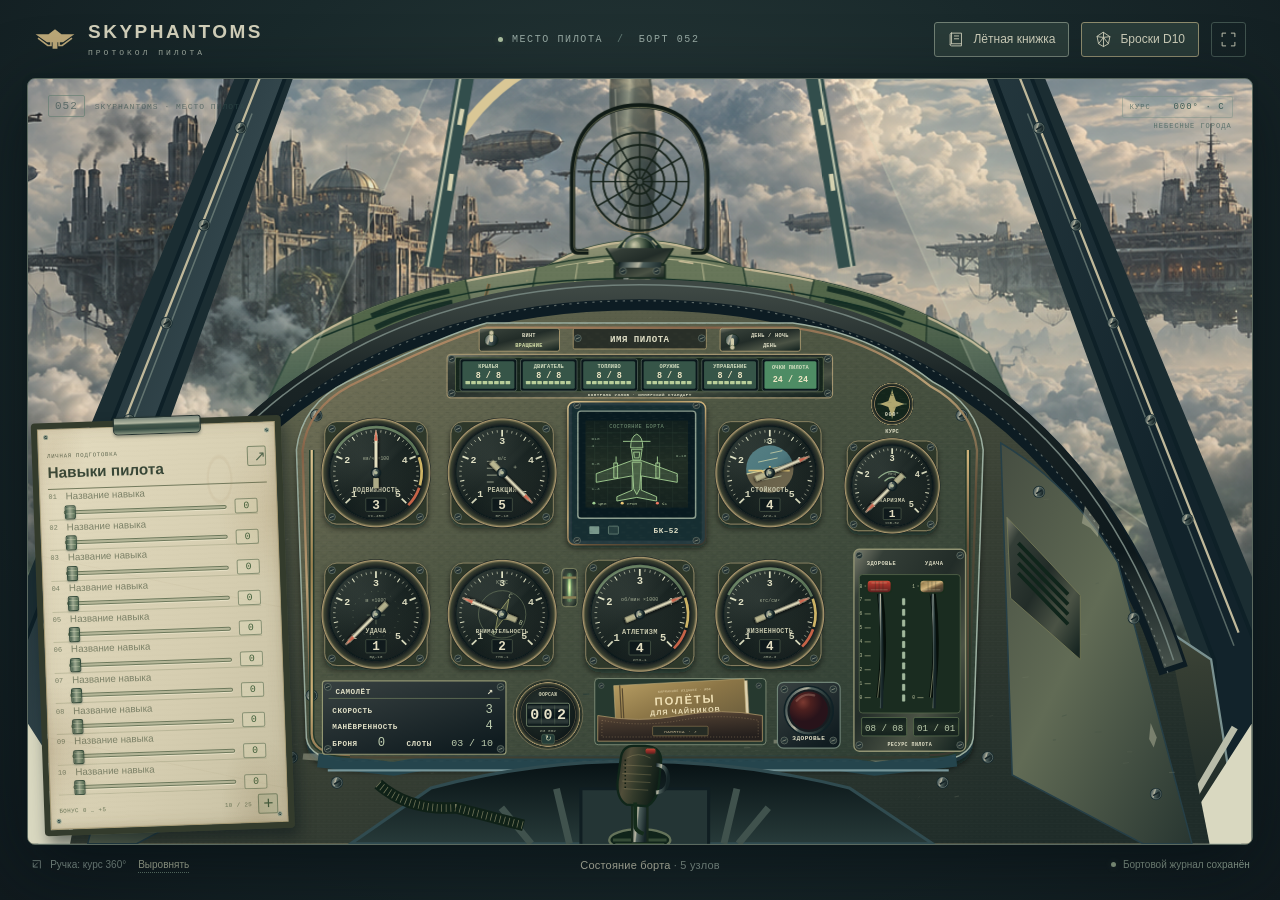
==== index.html @ 16cf795a "Initial commit" ====
<!doctype html>
<html lang="ru">
<head>
  <meta charset="utf-8">
  <meta name="viewport" content="width=device-width, initial-scale=1">
  <meta name="theme-color" content="#172223">
  <title>SKYPHANTOMS · Место пилота</title>
  <link rel="stylesheet" href="cockpit.css?v=20261031-refit1">
  <script src="cockpit.js?v=20261031-refit1" defer></script>
  <script src="dice.js" defer></script>
</head>
<body>
  <header class="toolbar">
    <a class="brand" href="index.html" aria-label="SKYPHANTOMS — место пилота">
      <svg viewBox="0 0 52 28" aria-hidden="true"><path d="M2 8h16l8-6 8 6h16L36 18h-7v8h-6v-8h-7Z" fill="currentColor"/><path d="m5 13 12 9h4v-5m26-4-12 9h-4v-5" fill="none" stroke="currentColor" stroke-width="2"/></svg>
      <span>SKYPHANTOMS<small>ПРОТОКОЛ ПИЛОТА</small></span>
    </a>
    <div class="toolbar-center"><span class="live-dot"></span> МЕСТО ПИЛОТА <span class="toolbar-divider">/</span> БОРТ 052</div>
    <div class="toolbar-actions">
      <button class="book-button" id="book-button" type="button" aria-haspopup="dialog"><svg viewBox="0 0 24 24" aria-hidden="true"><path d="M5 3h14v18H5a2 2 0 0 1-2-2V5a2 2 0 0 1 2-2Zm0 0v15m-2 1a2 2 0 0 1 2-1h14M9 7h6m-6 4h6"/></svg><span>Лётная книжка</span></button>
      <button class="book-button dice-open-button" id="dice-button" type="button" aria-label="Открыть броски D10" aria-haspopup="dialog"><svg viewBox="0 0 24 24" aria-hidden="true"><path d="m12 2 9 6-2 10-7 4-7-4L3 8Zm0 0v7m-9-1 9 1 9-1M5 18l7-9 7 9m-7-9v13"/></svg><span>Броски D10</span></button>
      <button class="icon-button fullscreen-button" id="fullscreen-button" type="button" aria-label="На весь экран" title="На весь экран"><svg viewBox="0 0 24 24" aria-hidden="true"><path d="M8 3H3v5m13-5h5v5M3 16v5h5m13-5v5h-5"/></svg></button>
    </div>
  </header>

  <main class="workspace">
    <div class="cockpit-column">
    <div class="scene-frame">
      <svg id="cockpit" viewBox="0 0 1600 1000" role="group" aria-label="Кабина SKYPHANTOMS. Восемь приборов управляют характеристиками персонажа. Ручка управления меняет вид за стеклом.">
        <defs>
          <linearGradient id="sky" gradientUnits="userSpaceOnUse" x1="0" y1="-260" x2="0" y2="370"><stop stop-color="#304651"/><stop offset=".4" stop-color="#8096a0"/><stop offset=".73" stop-color="#c3c4b3"/><stop offset="1" stop-color="#c9bc91"/></linearGradient>
          <linearGradient id="abyss" x2="0" y2="1"><stop stop-color="#b8baa2"/><stop offset=".3" stop-color="#929d88"/><stop offset=".65" stop-color="#64796c"/><stop offset="1" stop-color="#354d4b"/></linearGradient>
          <radialGradient id="sun-corona"><stop stop-color="#fff8db" stop-opacity=".95"/><stop offset=".09" stop-color="#fff2c8" stop-opacity=".65"/><stop offset=".3" stop-color="#f4dba2" stop-opacity=".22"/><stop offset="1" stop-color="#efd5a5" stop-opacity="0"/></radialGradient>
          <radialGradient id="sun-wash"><stop stop-color="#fff4ce" stop-opacity=".65"/><stop offset=".3" stop-color="#ffe6ad" stop-opacity=".23"/><stop offset="1" stop-color="#ffe6ad" stop-opacity="0"/></radialGradient>
          <linearGradient id="cloud-volume-light" x1=".15" y1="0" x2=".55" y2="1"><stop stop-color="#faf1db"/><stop offset=".38" stop-color="#e1dfcf"/><stop offset=".68" stop-color="#a8b5b2"/><stop offset="1" stop-color="#71878c" stop-opacity=".15"/></linearGradient>
          <linearGradient id="floating-rock" x1="0" y1="0" x2=".8" y2="1"><stop stop-color="#858676"/><stop offset=".25" stop-color="#606c64"/><stop offset=".65" stop-color="#394d4a"/><stop offset="1" stop-color="#8c9e8c" stop-opacity=".08"/></linearGradient>
          <linearGradient id="city-metal" x1="0" y1="0" x2="1" y2=".8"><stop stop-color="#c2bca3"/><stop offset=".35" stop-color="#7a8073"/><stop offset=".7" stop-color="#4c615b"/><stop offset="1" stop-color="#354a48"/></linearGradient>
          <linearGradient id="zeppelin-skin" x2=".15" y2="1"><stop stop-color="#dad0b5"/><stop offset=".25" stop-color="#b4b49f"/><stop offset=".5" stop-color="#7e9089"/><stop offset=".78" stop-color="#536d6b"/><stop offset="1" stop-color="#344e50"/></linearGradient>
          <linearGradient id="brass" x2=".8" y2="1"><stop stop-color="#ddc591"/><stop offset=".23" stop-color="#9a8151"/><stop offset=".5" stop-color="#d0b37b"/><stop offset=".68" stop-color="#685339"/><stop offset="1" stop-color="#3a3930"/></linearGradient>
          <linearGradient id="leather" x2=".3" y2="1"><stop stop-color="#68513c"/><stop offset=".4" stop-color="#44372c"/><stop offset="1" stop-color="#241f1d"/></linearGradient>
          <linearGradient id="manual-cover" x2=".9" y2="1"><stop stop-color="#b49b61"/><stop offset=".45" stop-color="#8c7647"/><stop offset="1" stop-color="#665a3b"/></linearGradient>
          <filter id="cloud-volume" x="-.18" y="-.5" width="1.36" height="2"><feTurbulence type="fractalNoise" baseFrequency=".012 .025" numOctaves="3" seed="37" result="cloud-noise"/><feDisplacementMap in="SourceGraphic" in2="cloud-noise" scale="29" xChannelSelector="R" yChannelSelector="B"/><feGaussianBlur stdDeviation="2.1"/></filter>
          <filter id="mist-soft" x="-.15" y="-.8" width="1.3" height="2.6"><feGaussianBlur stdDeviation="13"/></filter>
          <filter id="lum-glow" x="-1" y="-1" width="3" height="3"><feGaussianBlur stdDeviation="3" result="lum-bloom"/><feMerge><feMergeNode in="lum-bloom"/><feMergeNode in="SourceGraphic"/></feMerge></filter>
          <g id="cloud-bank">
            <path d="M-370 65C-332 31-315 48-284 19-263-9-234 8-219-10-202-39-175-14-159-48-137-84-111-54-97-72-64-120-12-88 3-54 37-82 66-61 88-29 111-50 143-29 154-7 204-31 240 7 250 23 290 10 313 44 364 54L383 83Q205 127 3 101T-370 65Z" fill="url(#cloud-volume-light)"/>
            <path d="M-330 69q78-38 130-19 45-18 92-2 66-30 126-7 46-24 94 6 64-19 121 14l100 12Q133 114-29 91T-330 69Z" fill="#68818a" opacity=".19"/>
            <path d="M-233 22q41-55 75-43 23-60 70-39 36-52 74 11-51-29-72 8-38-11-57 36-40-10-90 27Zm259-36q30-23 53 12 41-15 68 19-49-20-71-9-21-26-50-22Z" fill="#fff6df" opacity=".42"/>
          </g>
          <g id="sky-spire">
            <path d="M-190 16-160-9-137-4-112-39-83-18-55-106-31-83-8-169 17-138 29-65 48-77 78-25 101-38 124-5 160 1 194 24 139 48 96 78 65 138 37 102 12 193-13 145-39 171-67 105-89 117-110 66-150 48Z" fill="url(#floating-rock)" filter="url(#terrain-grain)"/>
            <path d="m-55-106 3 99-37 43 32 6 26-68 23-143-4 156 21 65L17-138 29-65l20 43-22 92 31-48-8 55-38 116-25-96-16 48 6-89-28 45-13-63-22 19 8-56-28-36Z" fill="#273e3d" opacity=".58"/>
            <path d="m-112-39 18 37 39-104-27 93 27-10 24-60-10 80 27-22 6-144 25 31-25-13-8 141-36 27-44 1-37 17-36-15-22 19Z" fill="#c1bb9e" opacity=".35"/>
            <g class="lum-veins" stroke="#a8dfc5" fill="none" opacity=".7"><path d="m-28 22 10 16-9 23 9 18-3 25m48-78-9 18 5 12-10 24m-82-51 11 7-4 19" stroke-width="1.4"/><path d="m-21 44-7 4m47-3 10-5" stroke-width="3"/></g>
            <path d="M-186 32q105 25 193 7t177-8" fill="none" stroke="#c9d1be" stroke-width="12" opacity=".16" filter="url(#mist-soft)"/>
          </g>
          <g id="floating-city" stroke-linejoin="round">
            <use href="#sky-spire" transform="translate(0 42) scale(1.22 .74)"/>
            <path d="m-205 15 45-19 305-4 66 22-34 20-338 4Z" fill="#485c56" stroke="#b2b4a0" stroke-width="1.5"/>
            <path d="m-177 7 30-18 43 4v-35h30v-26h21v41h24v-79h27v-26h17v-22h10v22h16v31h23v59h26v-43h20v-29h14v-12h8v12h13v35h24v67l47 16Z" fill="url(#city-metal)" stroke="#4b5c55"/>
            <path d="m-19-105 9-38 8 38M97-61l11-28 9 28M-74-28l14-25 16 25M-146-9v-21h16v22" fill="#6b7970" stroke="#bbb59b" stroke-width=".8"/>
            <path d="M-179 17h359M-164 24h325M-29-17h76M-24-87h51M-6-103v84M9-105v85M93-38h37" fill="none" stroke="#c7bca0" stroke-width="1.2" opacity=".65"/>
            <g stroke="#283d3c" stroke-width="2" opacity=".8"><path d="M-98-18v18m8-18v18m25-33v32m8-32v32m39-75v61m12-61v61m12-61v61m12-61v61m30-26v24m10-24v24m49-43v42m10-42v42m10-42v42m22-20v20m10-20v20"/></g>
            <path d="m-194 28 10 34m13-35v22m19-20v36m287-37 9 45m13-43 12 31m-286-23 8 63 12-53m232-10-5 48-12-38" stroke="#465c57" fill="none" stroke-width="2"/>
            <path d="m-165 33 4 16h23V33m232-4v21h34V29" fill="none" stroke="#8bb9a9" stroke-width="3"/>
            <g class="city-lights" fill="#eed5a1"><path d="M-23-52h3v4h-3Zm14 0h3v4h-3Zm14 0h3v4H5Zm14 0h3v4h-3ZM98-21h3v4h-3Zm11 0h3v4h-3Z"/><circle cx="-156" cy="20" r="1.6"/><circle cx="150" cy="17" r="1.6"/></g>
            <path d="M-128-25v-43m-4 10h13l-13 9m252 40v-37m0 5h20l-20 10" stroke="#576959" stroke-width="1.2" fill="#957d52"/>
          </g>
          <g id="zeppelin-shape">
            <path d="m145-8 48-40-9 43 20 27-56-4m-4 12 34 26-5-29" fill="#5c736f" stroke="#354c4c" stroke-width="1.5"/>
            <path d="M-191 0C-173-45-79-65 35-56 105-51 156-27 176-3 159 28 106 49 26 52-90 58-173 35-191 0Z" fill="url(#zeppelin-skin)" stroke="#75877a" stroke-width="1.1"/>
            <path d="M-189 0q173-55 365-3M-178 18q172-26 340-7M-158-27q147-14 291 6M-162 34q139 4 289-8" fill="none" stroke="#d3ccaf" stroke-width="1" opacity=".45"/>
            <path d="M-137-32q-21 30 0 66M-82-50q-28 53 0 96M-19-57q-26 54 0 108M48-54q-14 51 0 105M110-35q-7 32 0 69" fill="none" stroke="#344f50" stroke-width="1.1" opacity=".5"/>
            <path d="m-63 48 9 23h68l22-23m-71 6 7 12M4 52l-4 14" fill="none" stroke="#364c4b" stroke-width="1.7"/>
            <path d="m-69 69 11 16h78l20-16Z" fill="#53665d" stroke="#334c48"/><path d="M-48 72h47m7 0h12" stroke="#d7d6bc" stroke-width="3"/>
            <path d="m-120 37-5 17m237-20 3 15" stroke="#2f4948" stroke-width="3"/><ellipse cx="-125" cy="54" rx="12" ry="4" fill="#304844"/><ellipse cx="115" cy="49" rx="11" ry="4" fill="#304844"/>
            <path d="m-7-16 16-7 17 7-10 11v12H3V-5Z" fill="#c1b58c" opacity=".7"/>
          </g>
          <g id="carrier-shape">
            <path d="m-234-3 44-34 311-10 101 25-24 33-344 26Z" fill="url(#city-metal)" stroke="#51645d" stroke-width="2"/>
            <path d="m-206-4 44-21 291-8 65 15-23 11-319 21Z" fill="#344b49" stroke="#b5b59d"/>
            <path d="m-157-7 280-13m-280 18 280-13" stroke="#d4c9a7" stroke-width="1" stroke-dasharray="12 11"/>
            <path d="m39-39 6-34 20-1v-19h17v19h20l8 36M72-93v-26m-12 14h25m-12-13 22 9" fill="#68786d" stroke="#394e49" stroke-width="1.5"/>
            <path d="M49-63h49m-48 8h51" stroke="#bdc5b2" stroke-width="3"/>
            <path d="m-185 26 41 34 95 12 95-6 125-54-52 73-83 24-124-9-73-40Z" fill="#3c5452" stroke="#778b7e" stroke-width="1.5"/>
            <path d="m-151 47 31 28 164 14 83-34m-238-12 4 28m33-27 3 31m34-33v34m35-38-2 35m35-43-4 38m34-50-6 39" stroke="#a1ad96" stroke-width="1" fill="none" opacity=".45"/>
            <g fill="#8ac9b4" class="lum-veins"><ellipse cx="-131" cy="72" rx="25" ry="5"/><ellipse cx="99" cy="69" rx="25" ry="5"/><ellipse cx="-19" cy="103" rx="30" ry="4"/></g>
            <path d="m-152 16 3 28m25-30 3 31m29-34 2 29m30-32 2 28m30-31 1 25m31-29v23m31-28v22m32-27-1 21m32-26-1 20" stroke="#293f3e" stroke-width="2"/>
          </g>
          <g id="dragon-shape" fill="#4a5e60"><path d="m-2 0-25-34-19 5-42-24 24 45 23-5 34 23 5 17 10-14 32-18 25 9 31-44-45 17-14-6-25 27 4-17 12-8 8 1-4-8-13-3-12 11Z"/><path d="m-2 18-3 18-16 17 20-10 11-23" fill="none" stroke="#4a5e60" stroke-width="4"/></g>
          <linearGradient id="panorama-seam"><stop stop-color="white" stop-opacity="0"/><stop offset=".125" stop-color="white"/><stop offset="1" stop-color="white"/></linearGradient>
          <mask id="panorama-feather" maskContentUnits="objectBoundingBox"><rect width="1" height="1" fill="url(#panorama-seam)"/></mask>
          <linearGradient id="sea" gradientUnits="userSpaceOnUse" x1="0" y1="175" x2="0" y2="1200"><stop stop-color="#879f9f"/><stop offset=".2" stop-color="#547980"/><stop offset=".6" stop-color="#2c525f"/><stop offset="1" stop-color="#203c4c"/></linearGradient>
          <linearGradient id="horizon-haze" x2="0" y2="1"><stop stop-color="#d2cfb9" stop-opacity=".42"/><stop offset=".35" stop-color="#adbdb6" stop-opacity=".14"/><stop offset="1" stop-color="#adbdb6" stop-opacity="0"/></linearGradient>
          <linearGradient id="cloud-light" x2=".2" y2="1"><stop stop-color="#eee8d6" stop-opacity=".8"/><stop offset=".45" stop-color="#d7dcce" stop-opacity=".7"/><stop offset="1" stop-color="#8fa5aa" stop-opacity=".08"/></linearGradient>
          <linearGradient id="island-rock" x2=".45" y2="1"><stop stop-color="#7f8270"/><stop offset=".45" stop-color="#4c5d50"/><stop offset="1" stop-color="#2f4641"/></linearGradient>
          <linearGradient id="aircraft-wing" x2=".2" y2="1"><stop stop-color="#a3a18a"/><stop offset=".25" stop-color="#858976"/><stop offset=".78" stop-color="#606b5c"/><stop offset="1" stop-color="#3d4b44"/></linearGradient>
          <linearGradient id="aircraft-fuselage" x2=".1" y2="1"><stop stop-color="#c2bf9f"/><stop offset=".28" stop-color="#929984"/><stop offset=".68" stop-color="#596b60"/><stop offset="1" stop-color="#2d4240"/></linearGradient>
          <radialGradient id="aircraft-cowling" cx=".3" cy=".25"><stop stop-color="#98a292"/><stop offset=".5" stop-color="#4b5a55"/><stop offset=".8" stop-color="#202f30"/><stop offset="1" stop-color="#778074"/></radialGradient>
          <filter id="cloud-softness" x="-.2" y="-.6" width="1.4" height="2.2"><feGaussianBlur stdDeviation="3"/></filter>
          <filter id="terrain-grain" x="0" y="0" width="1" height="1" color-interpolation-filters="sRGB"><feTurbulence type="fractalNoise" baseFrequency=".09 .18" numOctaves="3" seed="18" result="grain"/><feColorMatrix in="grain" type="saturate" values="0"/><feComponentTransfer><feFuncA type="linear" slope=".18"/></feComponentTransfer><feComposite in2="SourceGraphic" operator="in"/><feBlend in="SourceGraphic" mode="soft-light"/></filter>
          <linearGradient id="blue-metal" x1="0" y1="0" x2=".8" y2="1"><stop stop-color="#807b60"/><stop offset=".22" stop-color="#5d614b"/><stop offset=".65" stop-color="#363e33"/><stop offset="1" stop-color="#1f2c29"/></linearGradient>
          <linearGradient id="instrument-panel" x1="0" y1="0" x2="1" y2="1"><stop stop-color="#77745a"/><stop offset=".4" stop-color="#4d5542"/><stop offset="1" stop-color="#293a31"/></linearGradient>
          <linearGradient id="gunmetal" x2=".9" y2="1"><stop stop-color="#7e8070"/><stop offset=".14" stop-color="#343e37"/><stop offset=".48" stop-color="#222c28"/><stop offset=".75" stop-color="#4b5345"/><stop offset="1" stop-color="#182622"/></linearGradient>
          <linearGradient id="copper" x2=".5" y2="1"><stop stop-color="#cda67a"/><stop offset=".24" stop-color="#846248"/><stop offset=".48" stop-color="#baa075"/><stop offset=".7" stop-color="#60503a"/><stop offset="1" stop-color="#343b30"/></linearGradient>
          <radialGradient id="lum-tube"><stop stop-color="#f0f4bc"/><stop offset=".4" stop-color="#b9db93"/><stop offset="1" stop-color="#557a56"/></radialGradient>
          <pattern id="panel-hammering" width="17" height="13" patternUnits="userSpaceOnUse"><path d="M1 2h7m3 6h5M0 12h4" stroke="#d4c69e" stroke-width=".4" opacity=".1"/><path d="M9 1h5M2 7h5m4 5h5" stroke="#121e1a" stroke-width=".8" opacity=".17"/></pattern>
          <linearGradient id="panel-edge" x2="0" y2="1"><stop stop-color="#a2b2a4"/><stop offset=".07" stop-color="#36565e"/><stop offset=".9" stop-color="#2a454c"/><stop offset="1" stop-color="#182d34"/></linearGradient>
          <linearGradient id="side-panel" x2="1" y2="1"><stop stop-color="#454d41"/><stop offset=".45" stop-color="#616b55"/><stop offset="1" stop-color="#283631"/></linearGradient>
          <linearGradient id="steel" x2="1" y2=".3"><stop stop-color="#132123"/><stop offset=".2" stop-color="#5e6c68"/><stop offset=".43" stop-color="#b5b4a0"/><stop offset=".52" stop-color="#4e5f5c"/><stop offset="1" stop-color="#152426"/></linearGradient>
          <linearGradient id="canopy-metal" x2="1" y2=".2"><stop stop-color="#112125"/><stop offset=".2" stop-color="#31444a"/><stop offset=".43" stop-color="#6d7b76"/><stop offset=".5" stop-color="#b3af94"/><stop offset=".57" stop-color="#31464b"/><stop offset="1" stop-color="#12232b"/></linearGradient>
          <linearGradient id="glass-left" x2="1" y2=".5"><stop stop-color="#e7f7e9" stop-opacity=".38"/><stop offset=".45" stop-color="#c0ddd6" stop-opacity=".07"/><stop offset="1" stop-color="#3e6769" stop-opacity=".16"/></linearGradient>
          <linearGradient id="glass-right" x2="1" y2="1"><stop stop-color="#f1edcc" stop-opacity=".22"/><stop offset="1" stop-color="#9bbfc2" stop-opacity=".05"/></linearGradient>
          <linearGradient id="rubber" x2="0" y2="1"><stop stop-color="#3e4844"/><stop offset=".24" stop-color="#1a2425"/><stop offset=".7" stop-color="#0e191c"/><stop offset="1" stop-color="#46514b"/></linearGradient>
          <radialGradient id="bezel"><stop offset=".78" stop-color="#182426"/><stop offset=".82" stop-color="#5c665e"/><stop offset=".86" stop-color="#171f20"/><stop offset=".94" stop-color="#283435"/><stop offset=".98" stop-color="#72796b"/><stop offset="1" stop-color="#10191b"/></radialGradient>
          <radialGradient id="dial-face" cx=".4" cy=".35" r=".7"><stop stop-color="#27312e"/><stop offset=".7" stop-color="#17211f"/><stop offset="1" stop-color="#0f1819"/></radialGradient>
          <linearGradient id="dial-glass" x1="0" y1="0" x2="1" y2="1"><stop stop-color="#e6f3d9" stop-opacity=".12"/><stop offset=".45" stop-color="#d9eed9" stop-opacity=".015"/><stop offset=".52" stop-color="#0d1b1e" stop-opacity=".08"/><stop offset="1" stop-color="#e5ddbd" stop-opacity=".04"/></linearGradient>
          <linearGradient id="nose" x2="0" y2="1"><stop stop-color="#b3b09a"/><stop offset=".5" stop-color="#818975"/><stop offset="1" stop-color="#4c6056"/></linearGradient>
          <linearGradient id="main-propeller-blade" x1="0" y1="0" x2="1" y2=".4"><stop stop-color="#121c19"/><stop offset=".45" stop-color="#2e342b"/><stop offset="1" stop-color="#79795e"/></linearGradient>
          <radialGradient id="propeller-disc"><stop offset=".2" stop-color="#afbaa4" stop-opacity="0"/><stop offset=".75" stop-color="#b2b9a1" stop-opacity=".015"/><stop offset=".93" stop-color="#d8dcc3" stop-opacity=".07"/><stop offset="1" stop-color="#bdc8b4" stop-opacity="0"/></radialGradient>
          <linearGradient id="red-handle" x2="0" y2="1"><stop stop-color="#dc5a43"/><stop offset=".3" stop-color="#aa352b"/><stop offset="1" stop-color="#591e1d"/></linearGradient>
          <radialGradient id="knob" cx=".35" cy=".3"><stop stop-color="#55615a"/><stop offset=".45" stop-color="#283532"/><stop offset=".8" stop-color="#101c1f"/><stop offset="1" stop-color="#080f14"/></radialGradient>
          <radialGradient id="pilot-lamp-off" cx=".35" cy=".28"><stop stop-color="#7c3a31"/><stop offset=".4" stop-color="#4d201f"/><stop offset="1" stop-color="#28131a"/></radialGradient>
          <radialGradient id="pilot-lamp-on" cx=".35" cy=".3"><stop stop-color="#ffb88b"/><stop offset=".25" stop-color="#ff6e4f"/><stop offset=".65" stop-color="#e4382c"/><stop offset="1" stop-color="#8d201f"/></radialGradient>
          <linearGradient id="odometer-glass" x2="0" y2="1"><stop stop-color="#000c0f" stop-opacity=".7"/><stop offset=".25" stop-color="#dfecd0" stop-opacity=".05"/><stop offset=".65" stop-color="#dfecd0" stop-opacity="0"/><stop offset="1" stop-color="#000c0f" stop-opacity=".7"/></linearGradient>
          <clipPath id="afterburner-hundreds-clip"><rect x="-36" y="-16" width="22" height="34" rx="1"/></clipPath>
          <clipPath id="afterburner-tens-clip"><rect x="-11" y="-16" width="22" height="34" rx="1"/></clipPath>
          <clipPath id="afterburner-units-clip"><rect x="14" y="-16" width="22" height="34" rx="1"/></clipPath>
          <linearGradient id="radio-face" x2=".7" y2="1"><stop stop-color="#384141"/><stop offset="1" stop-color="#101c20"/></linearGradient>
          <linearGradient id="lcd" x2="0" y2="1"><stop stop-color="#111f1d"/><stop offset=".5" stop-color="#202d24"/><stop offset="1" stop-color="#14211e"/></linearGradient>
          <linearGradient id="well" x2="0" y2="1"><stop stop-color="#071114"/><stop offset="1" stop-color="#273a39"/></linearGradient>
          <pattern id="metal-grain" width="7" height="7" patternUnits="userSpaceOnUse"><path d="M0 .5H7M0 4H3" stroke="#e4e3c6" stroke-width=".5" opacity=".045"/><circle cx="5" cy="5" r=".6" fill="#08191e" opacity=".11"/></pattern>
          <pattern id="grip" width="7" height="8" patternUnits="userSpaceOnUse"><path d="M0 1h7M0 5h7" stroke="#67716a" stroke-opacity=".23" stroke-width="1"/></pattern>
          <pattern id="sea-ripples" width="170" height="49" patternUnits="userSpaceOnUse"><path d="m8 12 14-1m80 19 23-2m-72 17 8-1m72-35 16 1m-118 12 5-1m36 13 11-1" stroke="#c2d6cf" stroke-width=".7" fill="none" opacity=".12"/></pattern>
          <filter id="shadow" x="-.3" y="-.3" width="1.6" height="1.6"><feDropShadow dx="0" dy="5" stdDeviation="4" flood-color="#061216" flood-opacity=".6"/></filter>
          <filter id="needle-shadow" x="-.6" y="-.6" width="2.2" height="2.2"><feDropShadow dx="1.5" dy="2" stdDeviation="1.3" flood-opacity=".8"/></filter>
          <filter id="phosphor-glow" x="-.4" y="-.6" width="1.8" height="2.2" color-interpolation-filters="sRGB"><feGaussianBlur stdDeviation="1.3" result="glow"/><feMerge><feMergeNode in="glow"/><feMergeNode in="SourceGraphic"/></feMerge></filter>
          <filter id="propeller-blur" x="-.08" y="-.08" width="1.16" height="1.16"><feGaussianBlur stdDeviation="1.4"/></filter>
          <g id="main-propeller-blade-shape"><path d="M-10-18C-20-70-37-132-39-192-41-239-31-279-16-285-4-291 9-267 14-231 24-157 25-76 10-18Z" fill="url(#propeller-metal)" stroke="#293a2e" stroke-width="1"/><g clip-path="url(#blade-surface-clip)"><path d="M-42-264q18-9 48-2l7 18q-30-4-53 7Z" fill="#cbb887"/><path d="M-36-268q14-9 38-7" stroke="#e3d0a0" fill="none" stroke-width="2"/><path d="M-33-231q12-37 19-46m-18 62q2 101 22 172" stroke="#b1b294" stroke-width="1.6" fill="none" opacity=".7"/><path d="m-21-250 8-3m-5 8 9-1m-24 18 6-1m4 66 13-3m-12 79 8-1" stroke="#293a2d" stroke-width="1.1" opacity=".7"/></g><path d="M-7-18V-46h14v28" fill="#333f30" stroke="#9a9f81" stroke-width="1"/></g>
          <clipPath id="dashboard-clip"><path d="M100 773C212 435 466 282 800 282s588 153 700 491l45 227H55Z"/></clipPath>
          <g id="screw"><circle r="8" fill="#182b2f"/><circle r="6.5" fill="url(#steel)" stroke="#84918a" stroke-width=".7"/><path d="m-3.7 2.2 7.4-4.4" stroke="#172528" stroke-width="2"/></g>
          <g id="small-screw"><circle r="4.5" fill="#243334" stroke="#909a89" stroke-width=".6"/><path d="m-2.5 1 5-2" stroke="#b6b8a0" stroke-width=".8"/></g>
          <g id="toggle"><circle r="10" fill="url(#steel)" stroke="#172c30" stroke-width="3"/><rect x="-4" y="-5" width="8" height="27" rx="3" fill="url(#steel)" stroke="#172c30"/><circle cy="20" r="5.5" fill="#b1b3a2"/></g>
          <g id="rotary-knob"><circle r="22" fill="#0e1c20" stroke="#94a292" stroke-width="1.5"/><circle r="18" fill="url(#knob)" stroke="#122428" stroke-width="2"/><path d="M0-15v9" stroke="#d4d3b8" stroke-width="3"/></g>
          <g id="island-shape">
            <path d="m-199 24 20-15 44-4 37-16 32 5 41-25 45 10 21-9 39 15 49 1 30 18 34 7 16 20-24 13-41 2-20 10-47-3-46 8-51-12-48 8-43-12-45-3Z" fill="#6caaa2" opacity=".28"/>
            <path d="m-178 22 25-17 38 1 29-16 29 5 34-35 40-30 24 20 25-12 31 38 28-2 24 21 27 4 24 19-17 15-44 8-29-2-35 12-44-6-39 3-40-11-27 2-25-12Z" fill="url(#island-rock)" filter="url(#terrain-grain)"/>
            <path d="m-145 13 38-3 20-16 33 4 24-36 47-31-18 31-21 17-6 27-41 4-30 12Zm173-38 13-24 22 31 31 17-25-3-18-10Zm74 28 21-16 32 21-24-2-9 7Z" fill="#8e947d" opacity=".44"/>
            <path d="m-15-1 25-33 7-25 24 20-14 5-7 27 22 13 15-21 31 29 30-4 28 12-47 8-35-6-30 6-37-8-42 6-30-9Z" fill="#344c3e" opacity=".66"/>
            <path d="m-175 23 25 10 25-1 28 12 25-2 39 11 40-3 44 6 36-11 26 2 43-9 15-12" fill="none" stroke="#c4b99a" stroke-width="2.4" opacity=".73"/>
            <path d="m-188 29 28 12 27-1 27 13 35-2 38 11 41-4 43 7 36-11 30 1 44-9 20-15m-350 7 18-2m249 24 29-3" fill="none" stroke="#d0ddd0" stroke-width="1.2" opacity=".48"/>
            <path d="m-96 9 15 8m-9-4 9 10m35-38 10 12m3-8 12 14m49-18 8 16m6-7 10 16m13-9 19 7m18-8 12 8" fill="none" stroke="#233d37" stroke-width="1.3" opacity=".5"/>
          </g>
          <g id="biplane-shape" stroke="#2e3c39" stroke-width=".7" stroke-linejoin="round">
            <path d="m-99 5 16-10 32 3 11 7-22 9-30-1Z" fill="url(#aircraft-wing)"/>
            <path d="M-85 2-88-24q3-10 10-7l19 28Z" fill="url(#aircraft-fuselage)"/><path d="m-82-25 4 23" stroke="#c3bea0" opacity=".5"/>
            <path d="m-71 8 107-26q7-2 11 4L60 2q1 4-6 6L-55 32q-7 1-11-6Z" fill="url(#aircraft-wing)"/>
            <path d="m-61 13 16 15m5-20 16 15m5-20 16 15m5-20 16 15m5-20 15 15m6-20 15 15" fill="none" stroke="#d2ceb0" stroke-width=".7" opacity=".23"/>
            <path d="m18 12-2 28 36-32m-36 32 31-1 5-31" fill="none" stroke="#303e3c" stroke-width="2"/>
            <ellipse cx="16" cy="41" rx="5" ry="7" fill="#1d2b2c"/><ellipse cx="47" cy="36" rx="4" ry="6" fill="#263534"/><ellipse cx="15" cy="40" rx="2" ry="3" fill="#8a9180"/>
            <path d="M-88 1Q-45-6-7-12q37-9 65 0l12 9-8 17q-43 3-74-4L-88 8Z" fill="url(#aircraft-fuselage)"/>
            <path d="M-78 2q57-8 100-10l30 2" stroke="#d1c9aa" fill="none" opacity=".6"/>
            <path d="m-65-2 2 12m7-13 2 14m38-21 1 20m44-22 1 24" fill="none" stroke="#2a4240" opacity=".35"/>
            <ellipse cx="-6" cy="-9" rx="10" ry="4.5" fill="#172d30" stroke="#b7b397" stroke-width="1.5"/>
            <path d="M1-13q9-10 13 2" fill="#acccca" fill-opacity=".55" stroke="#8eaaa0"/>
            <path d="M-7-12q1-7 5-7 5 1 4 7" fill="#565b4a"/><path d="m-4-17 4 1" stroke="#c2b698" stroke-width="2"/>
            <path d="m-75-27 112-25q7-1 11 5l13 15q2 4-5 7L-60-1q-8 1-12-6Z" fill="url(#aircraft-wing)"/>
            <path d="m-72-24 14 19m7-24 14 19m7-24 14 19m7-24 14 19m7-24 14 19m7-24 14 19" fill="none" stroke="#d4cdb0" stroke-width=".7" opacity=".28"/>
            <path d="M-65-4 52-29" fill="none" stroke="#263e3c" opacity=".7"/>
            <path d="m-60-6 2 31m99-54 5 32m-105-9 21 27m-2-31-19 35m79-49 26 28m-3-33-22 34" fill="none" stroke="#283c3c" stroke-width="1.3"/>
            <path d="m-14-13 6-19m35 6L19-9" stroke="#394c46" stroke-width="1.4"/>
            <path d="m-48-31 14-3 3 5-14 3Z" fill="#c2bca0" opacity=".64"/>
            <path d="m-47-30 10-2-3 8" fill="none" stroke="#34483f" stroke-width="1.1"/>
            <ellipse cx="61" cy="1" rx="12" ry="16" fill="url(#aircraft-cowling)"/><ellipse cx="64" cy="1" rx="8" ry="12" fill="#263937"/>
            <path d="m64-10 0 7m5-4-4 5m6 3-5-1m3 8-4-5m-2 8V4m-5 3 4-5m-6-4 5 1m-4-7 4 5" stroke="#9a9f89" stroke-width="1.2"/>
            <path d="m45 12 5 6m2-7 4 6" stroke="#283c39" stroke-width="2"/>
            <g class="propeller" transform="translate(77 1)"><ellipse rx="3.5" ry="31" fill="#b7c6bc" fill-opacity=".17" stroke="#bdc9bc" stroke-opacity=".22"/><path d="m0-27 1 54" stroke="#d2d1b7" stroke-opacity=".45" stroke-width="2"/><ellipse rx="3.5" ry="4" fill="#afb7a0"/></g>
          </g>

          <linearGradient id="propeller-metal" x1="0" y1="0" x2="1" y2=".3"><stop stop-color="#101814"/><stop offset=".25" stop-color="#424a3d"/><stop offset=".46" stop-color="#8d947a"/><stop offset=".58" stop-color="#414b3d"/><stop offset="1" stop-color="#111b16"/></linearGradient>
          <radialGradient id="spinner-cone" cx=".32" cy=".23"><stop stop-color="#c9c7aa"/><stop offset=".3" stop-color="#7e8a70"/><stop offset=".76" stop-color="#344738"/><stop offset="1" stop-color="#192b23"/></radialGradient>
          <linearGradient id="cowling-olive" x2=".2" y2="1"><stop stop-color="#9f9d7c"/><stop offset=".25" stop-color="#778266"/><stop offset=".64" stop-color="#4b604b"/><stop offset="1" stop-color="#283e35"/></linearGradient>
          <linearGradient id="stick-leather" x2="1" y2=".3"><stop stop-color="#171f19"/><stop offset=".3" stop-color="#514e39"/><stop offset=".55" stop-color="#343b2b"/><stop offset="1" stop-color="#101d17"/></linearGradient>
          <clipPath id="cowl-clip"><path d="M344 357Q450 274 677 245Q732 211 800 211Q868 211 923 245Q1150 274 1256 357L1312 474H288Z"/></clipPath>
          <clipPath id="blade-surface-clip"><path d="M-10-18C-20-70-37-132-39-192-41-239-31-279-16-285-4-291 9-267 14-231 24-157 25-76 10-18Z"/></clipPath>
          <clipPath id="instrument-face-clip"><path d="M351 485Q358 425 417 396Q550 332 600 319H1000Q1100 332 1183 396Q1242 425 1249 485L1236 862Q1232 891 1175 894H425Q368 891 364 862Z"/></clipPath>
        </defs>

        <g id="outside" aria-hidden="true">
          <g id="flight-world">
            <path fill="url(#sky)" d="M-1600-1200h4800v3200h-4800Z"/>
            <g id="high-clouds"></g>
            <path class="procedural-backdrop" d="M-1600 215q1200-35 2400 0t2400 0v1800h-4800Z" fill="url(#abyss)"/>
            <g id="distant-spires"></g>
            <g id="abyss-clouds"></g>
            <g id="sky-cities"></g>
            <g id="sky-fleet"></g>
            <g id="panorama-clouds"></g>
            <g id="passing-aircraft"></g>
            <g id="distant-dragons"></g>
            <g id="foreground-mist"></g>
            <g id="painted-panorama" aria-hidden="true">
              <g id="panorama-scroll"></g>
            </g>
          </g>
          <g id="storm-weather" opacity="0" pointer-events="none"><g id="storm-rain"></g><rect class="storm-flash" x="-400" y="-400" width="2400" height="1400" fill="#deebdf" opacity="0"/></g>
          
<g id="main-propeller" transform="translate(800 228)" aria-hidden="true">
  <circle class="propeller-disc" r="292" fill="url(#propeller-disc)"/>
  <circle class="propeller-rim" r="282" fill="none" stroke="#c8bea1" stroke-width="2" opacity=".14"/>
  <g class="main-propeller-trails" fill="none" stroke="#d9c796" stroke-linecap="round"><circle r="291" stroke="none"/><path d="M-245-140A282 282 0 0 1 20-281" stroke-width="13"/><path d="M249 133A282 282 0 0 1-18 282" stroke-width="9"/></g>
  <g class="main-propeller-rotor"><circle r="291" fill="none"/><use href="#main-propeller-blade-shape"/><use href="#main-propeller-blade-shape" transform="rotate(120)"/><use href="#main-propeller-blade-shape" transform="rotate(240)"/></g>
</g>
<g id="aircraft-nose" aria-hidden="true">
  <path d="M344 357Q450 274 677 245Q732 211 800 211Q868 211 923 245Q1150 274 1256 357L1312 474H288Z" fill="url(#cowling-olive)" stroke="#263f32" stroke-width="2"/>
  <g clip-path="url(#cowl-clip)">
    <path d="M344 357Q450 274 677 245Q732 211 800 211Q868 211 923 245Q1150 274 1256 357" fill="none" stroke="#c5b995" stroke-width="6"/>
    <path d="M665 246q135-32 270 0l35 186H630Z" fill="#677659" stroke="#263e2e" stroke-width="2"/>
    <path d="M690 246q110-24 220 0m-191-6-25 170m187-170 25 170" fill="none" stroke="#b3b38c" stroke-width="1.4"/>
    <path d="M424 303q53-29 147-45l25 111-167 53Z" fill="#526649" stroke="#263c2d" stroke-width="2"/>
    <path d="M1176 303q-53-29-147-45l-25 111 167 53Z" fill="#526649" stroke="#263c2d" stroke-width="2"/>
    <path d="M449 310q45-21 102-33m-97 48q44-21 101-33m-98 48q44-21 101-33m593-15q-45-21-102-33m97 48q-44-21-101-33m98 48q-44-21-101-33" stroke="#172f25" stroke-width="7" fill="none"/>
    <path d="M432 298q55-29 137-44m462 0q82 15 137 44M655 249l-29 171m319-171 29 171" stroke="#b09b70" stroke-width="1" stroke-dasharray="2 12" fill="none"/>
    <path d="M603 268l-29 104m423-104 29 104" stroke="#9c6c43" stroke-width="4"/><path d="M603 268l-29 104m423-104 29 104" stroke="#3b4c37" stroke-width="2"/>
    <path d="M377 340q194-82 423-79t423 79" stroke="#102d23" stroke-width="2" fill="none"/>
    <path d="M344 357Q450 274 677 245Q732 211 800 211Q868 211 923 245Q1150 274 1256 357L1312 474H288Z" fill="url(#metal-grain)"/>
    <path d="m451 294 18-4m93-29 15-2m491 0 13 4m73 25 21 7m-443-54 21-3m98 0 19 3" stroke="#d0c19b" stroke-width="2"/>
  </g>
  <path d="M780 228h40l12 36h-64Z" fill="url(#gunmetal)" stroke="#2b3e2e" stroke-width="2"/>
</g>
<g id="propeller-hub" transform="translate(800 228)" aria-hidden="true">
  <ellipse cy="6" rx="34" ry="29" fill="#1c3227" stroke="#999f7e" stroke-width="2"/>
  <circle r="26" fill="url(#steel)" stroke="#1b3024" stroke-width="2"/><circle r="21" fill="url(#spinner-cone)" stroke="#73836a"/><ellipse cx="-5" cy="-7" rx="6" ry="9" fill="#d2cfad" opacity=".25"/>
  <path d="m-22-8 3-7m35-2 6 6m0 24-7 6m-35-2-3-7" stroke="#b8b48e" stroke-width="2"/>
</g>

        <g id="windshield">
          <path d="M314 0 45 661l295-226L529 0Z" fill="url(#glass-left)" stroke="#d4dac0" stroke-opacity=".3" stroke-width="2"/>
          <path d="m1068 0 199 447 306 214L1285 0Z" fill="url(#glass-right)" stroke="#d4dac0" stroke-opacity=".3" stroke-width="2"/>
          <path d="M340 0 85 602M1260 0l247 602" stroke="#e8e4bf" stroke-width="3" opacity=".22"/>
          <path d="M573-10 529 246M1027-10l44 256" stroke="#324e4c" stroke-width="23"/>
          <path d="M567-10 523 246M1033-10l44 256" stroke="#b9c2aa" stroke-width="3"/>
          <path d="m568 39-4 21m-10 64-3 22m485-107 4 21m10 64 3 22" stroke="#d6d3b0" stroke-width="6"/>
          </g>
          <g id="sun-glare" opacity="0" pointer-events="none">
            <circle id="sun-glare-halo" r="460" fill="url(#sun-wash)"/>
            <path id="sun-glare-streak" d="M-290 0H290M0-80V80" stroke="#fff0c0" stroke-width="1.5" opacity=".4"/>
            <g id="lens-reflections" fill="none" stroke-width="2"><circle data-flare=".38" r="33" stroke="#f5daa8" opacity=".32"/><circle data-flare=".72" r="15" fill="#d8dfb6" fill-opacity=".08" stroke="#b8d6ae" opacity=".4"/><path data-flare="1.12" d="m0-60 52 30v60L0 60-52 30v-60Z" fill="#e4c388" fill-opacity=".05" stroke="#e5c58e" opacity=".25"/><circle data-flare="1.5" r="88" stroke="#b0c3b0" opacity=".14"/></g>
          </g>
        </g>

        
<g id="iron-sight" transform="translate(800 134)" aria-label="Железный кольцевой прицел: четыре концентрических кольца и двенадцать спиц, по фотографии" role="img" pointer-events="none" data-center-x="800" data-center-y="134">
  <path d="M-67 92h-14q-7 0-7-9V-3C-88-61-58-99 0-99S88-61 88-3v86q0 9-7 9H67" fill="none" stroke="#101b16" stroke-width="7"/>
  <path d="M-67 91h-13q-6 0-6-8V-3c0-56 28-94 86-94s86 38 86 94v86q0 8-6 8H67" fill="none" stroke="#7e8062" stroke-width="1"/>
  <g class="sight-wire-grid" fill="none" stroke="#17231b" stroke-width="2.3"><circle class="sight-grid-ring" r="16"/><circle class="sight-grid-ring" r="32"/><circle class="sight-grid-ring" r="48"/><circle class="sight-grid-ring" r="64"/><path d="M0.00 -4.50L0.00 -64.00M2.25 -3.90L32.00 -55.43M3.90 -2.25L55.43 -32.00M4.50 -0.00L64.00 -0.00M3.90 2.25L55.43 32.00M2.25 3.90L32.00 55.43M0.00 4.50L0.00 64.00M-2.25 3.90L-32.00 55.43M-3.90 2.25L-55.43 32.00M-4.50 0.00L-64.00 0.00M-3.90 -2.25L-55.43 -32.00M-2.25 -3.90L-32.00 -55.43" stroke-width="1.7"/><circle class="iron-sight-ring" r="4.5" stroke-width="1.6"/></g>
  <path d="M-58 32A65 65 0 0 0 59 28M-28 55l4 7m-29-88 8 5m76-37-5 8" fill="none" stroke="#ae8b54" stroke-width=".9" opacity=".75"/>
  <path d="M-44 87-31 108h62l13-21M-33 109h66v17h-66Z" fill="url(#gunmetal)" stroke="#192b20" stroke-width="2.3"/>
  <path d="M-28 109h56m-46 17v28h36v-28" stroke="url(#steel)" stroke-width="7" fill="none"/><path d="M-29 151h58v10h-58Z" fill="url(#gunmetal)" stroke="#68745b"/>
  <use href="#small-screw" x="-22" y="117"/><use href="#small-screw" x="22" y="117"/>
</g>

        <g id="airframe" aria-hidden="true">
          <path d="M-32 1000V727L288-44h74L66 777l-2 223Zm1664 0V727L1312-44h-74l296 821 2 223Z" fill="#1b2d32"/>
          <path d="M-10 752 295-20h48L48 762l-1 238H-6Zm1620 0L1305-20h-48l295 782 1 238h53Z" fill="url(#canopy-metal)" stroke="#0e2027" stroke-width="5"/>
          <path d="M17 724 308-14m1275 738L1292-14" stroke="#c0b99b" stroke-width="3"/>
          <path d="m23 741 270-696m1284 696L1307 45" stroke="#84958b" stroke-width="2" opacity=".6"/>
          <path d="M53 759 15 1000h102l62-325Zm1494 0 38 241h-102l-62-325Z" fill="url(#blue-metal)" stroke="#7a9190" stroke-width="3"/>
          <path d="m0 843 101 157H0Zm1600 0-101 157h101Z" fill="#d9d8c0"/>
          <path d="m22 848 86 146m1470-146-86 146" stroke="#b9bca9" stroke-width="9"/>
          <g id="canopy-bolts"></g>
          <path d="M100 773C212 435 466 282 800 282s588 153 700 491l45 227H55Z" fill="url(#blue-metal)"/>
          <path d="M100 773C212 435 466 282 800 282s588 153 700 491l45 227H55Z" fill="url(#metal-grain)"/>
          <path d="M102 774C214 436 468 283 800 283s586 153 698 491" fill="none" stroke="#0d1c23" stroke-width="39"/>
          <path d="M102 766C214 428 468 275 800 275s586 153 698 491" fill="none" stroke="url(#rubber)" stroke-width="26"/>
          <path d="M102 760C214 422 468 269 800 269s586 153 698 491" fill="none" stroke="#71817b" stroke-width="2"/>
          <path d="M109 778C220 445 470 290 800 290s580 155 691 488" fill="none" stroke="#87938a" stroke-width="1.5" stroke-dasharray="3 7" opacity=".65"/>
          <path d="M175 632q58-99 153-156l-15 434-171 90H78Z" fill="url(#side-panel)" stroke="#263f47" stroke-width="2"/>
          <path d="M1425 632q-58-99-153-156l15 434 171 90h64Z" fill="url(#side-panel)" stroke="#263f47" stroke-width="2"/>
          <path d="M351 485Q358 425 417 396Q550 332 600 319H1000Q1100 332 1183 396Q1242 425 1249 485L1236 862Q1232 891 1175 894H425Q368 891 364 862Z" fill="url(#panel-edge)" transform="translate(0 6)" filter="url(#shadow)"/>
          <path d="M351 485Q358 425 417 396Q550 332 600 319H1000Q1100 332 1183 396Q1242 425 1249 485L1236 862Q1232 891 1175 894H425Q368 891 364 862Z" id="instrument-face" fill="url(#instrument-panel)" stroke="#9cafa0" stroke-width="2"/>
          <path d="M351 485Q358 425 417 396Q550 332 600 319H1000Q1100 332 1183 396Q1242 425 1249 485L1236 862Q1232 891 1175 894H425Q368 891 364 862Z" fill="url(#metal-grain)"/>
          <g id="paint-wear" clip-path="url(#dashboard-clip)"></g>
          <path d="m379 891 99 11 47-8h523l59 8 107-12" fill="none" stroke="#25454d" stroke-width="18"/>
          <path d="M392 904h812" stroke="#759599" stroke-width="3"/>
          <path d="M527 927q263-70 547 0l109 73H422Z" fill="url(#well)" stroke="#304b50" stroke-width="4"/>
          <path d="m619 953 39 47m310-47-39 47M691 928l17 72m219-72-17 72" stroke="#40524d" stroke-width="9"/>
          <path d="M723 1000v-72h167v72" fill="#243535" stroke="#101e22" stroke-width="4"/>
          <g id="panel-screws"></g>
        </g>

        
<g id="upper-console" data-panel="diagnostics" aria-hidden="true">
  <rect x="548" y="360" width="504" height="57" rx="5" fill="url(#gunmetal)" stroke="#a29470" stroke-width="1.5"/>
  <rect x="559" y="364" width="481" height="45" rx="2" fill="#15251c" stroke="#616d50"/>
  <use href="#small-screw" x="554" y="366"/><use href="#small-screw" x="1046" y="366"/><use href="#small-screw" x="554" y="411"/><use href="#small-screw" x="1046" y="411"/>
  <text x="800" y="414" text-anchor="middle" class="stencil" font-size="5.5">КОНТРОЛЬ УЗЛОВ · ИМПЕРСКИЙ СТАНДАРТ</text>
</g>
<g id="course-instrument" transform="translate(1130 425)" data-panel="course" aria-hidden="true">
  <circle r="28" fill="url(#bezel)"/><circle r="22" fill="#13251b"/>
  <g id="course-card"><path d="M0-19V19M-19 0H19" stroke="#7f9271" stroke-width=".8"/><path d="M0-18 5-4 16 0 5 4 0 18-5 4-16 0-5-4Z" fill="#b0a76f"/><text y="-11" text-anchor="middle" fill="#182c1d" font-size="5">С</text></g>
  <text id="course-readout" y="16" text-anchor="middle" class="stencil course-readout" font-size="7">000°</text><text y="38" text-anchor="middle" class="stencil micro">КУРС</text>
</g>

        <g id="panel-furniture">
<g id="callsign-button" class="callsign-button" role="button" tabindex="0" aria-haspopup="dialog" aria-controls="identity-dialog" aria-label="Изменить имя пилота">
            <title>Нажмите, чтобы изменить имя / позывной</title>
            <rect class="callsign-plate-frame" x="713" y="326" width="174" height="27" rx="2" fill="#292f28" stroke="#b5a273"/>
            <use href="#small-screw" x="719" y="339"/><use href="#small-screw" x="881" y="339"/>
            <text id="callsign-plate" x="800" y="344" text-anchor="middle" class="stencil registration">ИМЯ ПИЛОТА</text>
            <rect x="713" y="326" width="174" height="27" fill="transparent" pointer-events="all"/>
          </g>
          <g id="central-monitor" data-panel="monitor" transform="translate(0 424) scale(1 .94) translate(0 -379)"><rect x="708" y="379" width="176" height="194" rx="8" fill="#182d31" stroke="#253b40" stroke-width="6" filter="url(#shadow)"/>
          <rect x="719" y="390" width="154" height="149" rx="4" fill="#081a20" stroke="#8b9d8e" stroke-width="2"/>
          <path d="M729 403h134v121H729Z" fill="url(#lcd)"/>
          <g stroke="#6b8e76" stroke-width=".5" opacity=".23"><path d="M741 404v120m17-120v120m17-120v120m17-120v120m17-120v120m17-120v120m17-120v120M730 420h132m-132 19h132m-132 19h132m-132 19h132m-132 19h132m-132 19h132"/></g>
          <g id="monitor-detail" display="none">
            <text x="796" y="425" text-anchor="middle" class="monitor-heading">ПРОТОКОЛ ПИЛОТА</text>
            <text id="monitor-stat" x="796" y="451" text-anchor="middle" class="monitor-label">ПОДВИЖНОСТЬ</text>
            <text id="monitor-value" x="796" y="491" text-anchor="middle" class="monitor-value">03</text>
            <text id="monitor-instrument" x="796" y="516" text-anchor="middle" class="monitor-heading">СКОРОСТЬ</text>
          </g>
          <g id="monitor-overview" role="img" aria-label="Состояние пяти узлов самолёта">
            <text x="796" y="414" text-anchor="middle" class="monitor-heading schematic-heading">СОСТОЯНИЕ БОРТА</text>
            <g transform="translate(796 468)" class="aircraft-schematic">
              <g data-schematic-node="wings" data-condition="intact"><title>Оперение / Крылья</title><path d="M-7-9-53 9v12l47-9v20l-20 9v6l26-5 26 5v-6L6 32V12l47 9V9L7-9Z"/></g>
              <g data-schematic-node="fuel" data-condition="intact"><title>Топливная система</title><path d="M-6-7H6L4 30 0 38-4 30Z"/></g>
              <g data-schematic-node="engine" data-condition="intact"><title>Двигатель / Мотор</title><path d="M-8-27q0-16 8-19 8 3 8 19Z"/><path d="M-18-36H18" fill="none"/></g>
              <g data-schematic-node="cockpit" data-condition="intact"><title>Кабина / Управление</title><path d="M-7-25H7L5-10H-5Z"/><path d="M-4-21H4L3-13H-3Z" fill="none"/></g>
              <g data-schematic-node="weapons" data-condition="intact"><title>Вооружение / Пушки</title><path d="M-30-6h5v21h-5Zm55 0h5v21h-5Z"/><path d="M-27-15v10m54-10v10" fill="none"/></g>
            </g>
            <text x="737" y="430" class="schematic-code">D10</text><text x="737" y="440" class="schematic-code">4</text><text x="847" y="454" class="schematic-code">9–10</text><text x="737" y="465" class="schematic-code">6–8</text><text x="847" y="482" class="schematic-code">5</text><text x="737" y="499" class="schematic-code">1–3</text>
            <circle cx="740" cy="518" r="2" fill="#9fce92"/><text x="746" y="520" class="schematic-legend">ЦЕЛ</text><circle cx="777" cy="518" r="2" fill="#edc775"/><text x="783" y="520" class="schematic-legend">УРОН</text><circle cx="823" cy="518" r="2" fill="#f07962"/><text x="829" y="520" class="schematic-legend">≤1</text>
          </g>
          <rect x="734" y="550" width="13" height="11" rx="1" fill="#78978b"/><rect x="759" y="550" width="13" height="11" rx="1" fill="#263f3f" stroke="#718c7e"/>
          <text x="851" y="559" text-anchor="end" class="stencil tiny">БК–52</text>
          <use href="#small-screw" x="718" y="382"/><use href="#small-screw" x="874" y="382"/><use href="#small-screw" x="718" y="570"/><use href="#small-screw" x="874" y="570"/>
          </g><g id="decorative-gauges"></g></g>
        
<g id="dieselpunk-fittings" clip-path="url(#dashboard-clip)" aria-hidden="true" pointer-events="none">
  <path d="M351 485Q358 425 417 396Q550 332 600 319H1000Q1100 332 1183 396Q1242 425 1249 485L1236 862Q1232 891 1175 894H425Q368 891 364 862Z" fill="url(#panel-hammering)"/>
  <path d="M359 486Q365 431 421 401Q550 338 600 325H1000Q1100 338 1179 401Q1235 431 1241 486L1229 861Q1226 885 1174 887H426Q378 885 371 861Z" fill="none" stroke="url(#copper)" stroke-width="3"/>
  <rect x="706" y="422" width="180" height="187" rx="9" fill="none" stroke="url(#brass)" stroke-width="2"/>
  <path d="M371 485v371q0 28 50 28m808-399v371q0 28-50 28" fill="none" stroke="#24392b" stroke-width="7"/>
  <path d="M371 485v371q0 28 50 28m808-399v371q0 28-50 28" fill="none" stroke="url(#brass)" stroke-width="3"/>
  <g transform="translate(708 665)"><rect x="-10" y="-25" width="20" height="50" rx="5" fill="url(#gunmetal)" stroke="#8f946c"/><rect class="lum-power-core" x="-3" y="-19" width="6" height="38" rx="3" fill="url(#lum-tube)"/><path d="M-9-13H9m-18 26H9" stroke="#897e54" stroke-width="3"/></g>
  <path d="m1280 573 96 102v84l-91-80Z" fill="url(#gunmetal)" stroke="#7a7e59"/><path d="m1295 607 65 67m-65-54 65 67m-65-54 65 67m-65-54 65 67" stroke="#10251b" stroke-width="5"/>
  <path d="M458 922q40 35 101 31l89 23" fill="none" stroke="#0f2117" stroke-width="15"/><path d="M458 922q40 35 101 31l89 23" fill="none" stroke="#72765a" stroke-width="10" stroke-dasharray="1 5"/>
</g>

        <g id="propeller-button" class="propeller-switch mechanical-toggle" data-panel="propeller-button" transform="translate(590 326)" role="button" tabindex="0" aria-pressed="true" aria-label="ВИНТ"><title>ВИНТ</title><rect class="toggle-frame propeller-switch-frame" width="105" height="30" rx="3" fill="url(#gunmetal)" stroke="#aa9a70" stroke-width="1.2"/><ellipse cx="16" cy="15.5" rx="9" ry="8" fill="url(#steel)" stroke="#182b1e"/><g id="propeller-lever"><path d="M16 16V6" stroke="#d1ccaa" stroke-width="4.5" stroke-linecap="round"/><circle cx="16" cy="6" r="3" fill="#c9c3a3" stroke="#646e50" stroke-width=".8"/></g><text x="65" y="12" text-anchor="middle" class="stencil micro">ВИНТ</text><text id="propeller-readout" x="65" y="24" text-anchor="middle" class="stencil micro">ВРАЩЕНИЕ</text><rect class="toggle-hit" width="105" height="30" fill="transparent" pointer-events="all"/></g>
<g id="lighting-button" class="lighting-switch mechanical-toggle" data-panel="lighting-button" transform="translate(905 326)" role="switch" tabindex="0" aria-checked="false" aria-label="ДЕНЬ / НОЧЬ"><title>ДЕНЬ / НОЧЬ</title><rect class="toggle-frame lighting-switch-base" width="105" height="30" rx="3" fill="url(#gunmetal)" stroke="#aa9a70" stroke-width="1.2"/><ellipse cx="16" cy="15.5" rx="9" ry="8" fill="url(#steel)" stroke="#182b1e"/><g id="lighting-rotor"><path d="M16 16V6" stroke="#d1ccaa" stroke-width="4.5" stroke-linecap="round"/><circle cx="16" cy="6" r="3" fill="#c9c3a3" stroke="#646e50" stroke-width=".8"/></g><text x="65" y="12" text-anchor="middle" class="stencil micro">ДЕНЬ / НОЧЬ</text><text id="lighting-readout" x="65" y="24" text-anchor="middle" class="stencil micro">ДЕНЬ</text><rect class="toggle-hit" width="105" height="30" fill="transparent" pointer-events="all"/></g>
<g id="rules-pocket" class="rules-pocket" transform="translate(745 791) scale(.78)" data-panel="manual" role="button" tabindex="0" aria-haspopup="dialog" aria-controls="rules-dialog" aria-label="Открыть книгу Полёты для чайников: подсказки по правилам">
          <title>Полёты для чайников — открыть памятку пилота</title>
          <rect class="rules-pocket-frame" x="-5" y="-9" width="287" height="111" rx="6" fill="#26392f" stroke="#829079" stroke-width="1.5"/>
          <g class="manual-in-pocket" transform="translate(29 -3) rotate(-3 112 45)">
            <path d="M4 3h220v88H4Z" fill="#ddd1ae" stroke="#8c8264"/>
            <path d="M0 0h219v88H0Z" fill="url(#manual-cover)" stroke="#bdab7b"/>
            <path d="M10 0v88M14 5v76" stroke="#57492f" stroke-width="2"/>
            <text x="118" y="16" text-anchor="middle" class="manual-edition">КАРМАННОЕ ИЗДАНИЕ · ИВФ</text>
            <text x="118" y="37" text-anchor="middle" class="manual-title">ПОЛЁТЫ</text>
            <text x="118" y="53" text-anchor="middle" class="manual-subtitle">ДЛЯ ЧАЙНИКОВ</text>
            <path d="M38 61h158m-84-7v16m-10-8 10-3 10 3-10 3Z" stroke="#e0c58a" stroke-width=".8" fill="none"/>
          </g>
          <path class="pocket-leather" d="M0 53q68 13 138 0t138 0v43H0Z" fill="url(#leather)" stroke="#a28c62" stroke-width="1.5"/>
          <path d="M7 61q65 12 132 0t130 0v28H7Z" fill="none" stroke="#b59d73" stroke-width=".8" stroke-dasharray="2 3" opacity=".75"/>
          <rect x="92" y="71" width="93" height="16" rx="2" fill="#252b24" stroke="#947d51"/><text x="139" y="82" text-anchor="middle" class="pocket-label">ПАМЯТКА · ↗</text>
          <use href="#small-screw" x="6" y="3"/><use href="#small-screw" x="270" y="3"/>
          <rect class="rules-pocket-hit" x="-5" y="-9" width="287" height="111" rx="6" fill="transparent" pointer-events="all"/>
        </g>

        
<g id="flight-instruments"></g>

        <g id="annunciators" role="group" aria-label="Живучесть узлов самолёта. Нажатие снимает одну единицу STR, при нуле следующий клик восстанавливает узел."></g>
<g id="afterburner-counter" transform="translate(680 831) scale(.7)" role="group" aria-label="Барабанный счётчик форсажей">
          <circle class="instrument-mount" data-panel="afterburner" r="65" fill="#203539" stroke="#91a38f" stroke-width="1"/><circle class="instrument-bezel" r="61" fill="url(#bezel)"/><circle r="51" fill="url(#dial-face)"/>
          <text y="-34" text-anchor="middle" class="dial-caption" font-size="9">ФОРСАЖ</text>
          <rect x="-40" y="-21" width="80" height="43" rx="3" fill="#091519" stroke="#8b9e7d" stroke-width="1.4"/>
          <path d="M-12.5-18v37m25-37v37" stroke="#52674e" stroke-width="1"/>
          <g clip-path="url(#afterburner-hundreds-clip)" aria-hidden="true"><g id="afterburner-hundreds" class="odometer-reel"></g></g>
          <g clip-path="url(#afterburner-tens-clip)" aria-hidden="true"><g id="afterburner-tens" class="odometer-reel"></g></g>
          <g clip-path="url(#afterburner-units-clip)" aria-hidden="true"><g id="afterburner-units" class="odometer-reel"></g></g>
          <rect class="odometer-window-lens" x="-38" y="-19" width="76" height="39" rx="2" fill="url(#odometer-glass)"/>
          <g id="afterburner-spend" class="afterburner-button" tabindex="0" role="button" aria-label="Потратить один форсаж"><title>Потратить один форсаж</title><rect x="-40" y="-22" width="80" height="46" rx="3" class="odometer-hit"/></g>
          <text id="afterburner-capacity-label" y="33" text-anchor="middle" class="dial-unit" font-size="8">ИЗ 002</text>
          <g id="afterburner-refill" class="afterburner-refill" tabindex="0" role="button" aria-label="Восстановить запас форсажей"><title>Восстановить запас форсажей</title><rect x="-12" y="37" width="24" height="18" rx="4"/><text y="50" text-anchor="middle">↻</text></g>
        </g>
        <g id="pilot-health-warning" class="pilot-health-warning" transform="translate(299 45)" data-panel="health-lamp" role="img" aria-label="Лампа критического здоровья пилота, загорается при 2 HP и ниже">
          <rect x="681" y="744" width="82" height="86" rx="8" fill="url(#radio-face)" stroke="#708477" stroke-width="1.5"/>
          <use href="#small-screw" x="690" y="753"/><use href="#small-screw" x="754" y="753"/><use href="#small-screw" x="690" y="820"/><use href="#small-screw" x="754" y="820"/>
          <circle cx="722" cy="781" r="32" fill="url(#steel)" stroke="#102126" stroke-width="2"/><circle cx="722" cy="781" r="28" fill="#171c20"/>
          <circle id="lamp-health" class="pilot-health-lens" cx="722" cy="781" r="25" fill="url(#pilot-lamp-off)"/>
          <path d="M706 768q9-11 23-7" fill="none" stroke="#ffd4bb" stroke-width="3" stroke-linecap="round" opacity=".22"/>
          <text x="722" y="820" text-anchor="middle" class="stencil" font-size="8">ЗДОРОВЬЕ</text>
        </g>
        
        
<g id="control-stick" class="control-stick" transform="translate(800 1020)" tabindex="0" role="group" aria-label="Ручка управления. Стрелки меняют курс и тангаж. Двойной щелчок или пробел выравнивает горизонт.">
  <title>Удерживайте ручку для разворота. Двойной щелчок / пробел — выровнять горизонт.</title>
  <g aria-hidden="true"><ellipse cy="-25" rx="40" ry="14" fill="#10241a" stroke="#65735a" stroke-width="3"/><path d="M-35-25h70m-67 6h64m-60 6h56m-51 6h46" stroke="#344a35" stroke-width="4"/></g>
  <g id="stick-moving"><path d="M-10-22v-57h20v57" fill="url(#steel)" stroke="#18291d" stroke-width="3"/><path d="M-17-71q-14-8-12-31l4-29q2-17 17-17h15q20 1 21 18l-3 32q-2 22-16 29Z" fill="url(#stick-leather)" stroke="#10261a" stroke-width="3"/><path d="M-17-132q15-9 31 0m-36 9 38 2m-39 9 38 2m-38 8 37 2m-35 8 32 2" fill="none" stroke="#a39569" stroke-opacity=".35" stroke-width="1.2"/><path d="M-19-130v37" stroke="#121e13" stroke-width="2" stroke-dasharray="2 3"/><path d="M21-123q16 1 16 18t-16 18" fill="none" stroke="url(#steel)" stroke-width="5"/><rect x="7" y="-145" width="14" height="8" rx="3" fill="url(#red-handle)" stroke="#2f3827"/><path d="M-6-74v29q-1 8 11 12" fill="none" stroke="#142c1b" stroke-width="5"/></g>
  <rect class="stick-focus" x="-43" y="-145" width="88" height="151" rx="23"/><rect class="stick-hit" x="-45" y="-144" width="92" height="151" rx="23"/>
</g>

        
<g id="aircraft-panel" class="aircraft-panel" data-panel="aircraft" transform="translate(385 787)" role="button" tabindex="0" aria-label="Открыть самолёт и оборудование" aria-haspopup="dialog" aria-controls="aircraft-dialog">
  <title>Самолёт и оборудование. Нажмите, чтобы открыть паспорт.</title><rect class="aircraft-panel-outline" width="240" height="96" rx="4" fill="url(#radio-face)" stroke="#939773" stroke-width="1.5"/><path d="M8 23h224" stroke="#6b785b"/>
  <text x="17" y="17" class="stencil tiny">САМОЛЁТ</text><text x="224" y="17" class="stencil" font-size="13" text-anchor="end">↗</text>
  <text x="13" y="42" class="stencil tiny">СКОРОСТЬ</text><text id="aircraft-speed-readout" x="223" y="42" class="aircraft-value" text-anchor="end">3</text>
  <text x="13" y="63" class="stencil tiny">МАНЁВРЕННОСТЬ</text><text id="aircraft-maneuverability-readout" x="223" y="63" class="aircraft-value" text-anchor="end">4</text>
  <text x="13" y="85" class="stencil tiny">БРОНЯ</text><text id="aircraft-armor-readout" x="82" y="85" class="aircraft-value" text-anchor="end">0</text><text x="110" y="85" class="stencil tiny">СЛОТЫ</text><text id="aircraft-slots-readout" x="223" y="85" class="aircraft-value aircraft-slots-value" text-anchor="end">03 / 10</text>
  <use href="#small-screw" x="7" y="8"/><use href="#small-screw" x="233" y="8"/><use href="#small-screw" x="7" y="89"/><use href="#small-screw" x="233" y="89"/><rect class="aircraft-panel-hit" width="240" height="96"/>
</g>

        
<g id="resource-radio" data-panel="resources" transform="translate(1080 615)" role="group" aria-label="Рычаги здоровья и очков удачи">
  <rect width="146" height="264" rx="7" fill="url(#gunmetal)" stroke="#929473" stroke-width="1.8"/><rect x="7" y="33" width="132" height="181" rx="4" fill="#1a2c20" stroke="#59694d"/>
  <text x="36" y="20" text-anchor="middle" class="stencil" font-size="7">ЗДОРОВЬЕ</text><text x="105" y="20" text-anchor="middle" class="stencil" font-size="7">УДАЧА</text>
  <g class="resource-lever" data-resource-lever="hp" role="slider" tabindex="0" aria-label="ЗДОРОВЬЕ" aria-orientation="vertical" aria-valuemin="0" aria-valuemax="8" aria-valuenow="8"><title>ЗДОРОВЬЕ: потяните рычаг или используйте стрелки, Home и End.</title><g class="resource-lever-ticks"></g><path d="M33 48q10 73 0 146" stroke="#060f0a" stroke-width="8" fill="none"/><path d="M31 48q10 73 0 146" stroke="#899172" stroke-width="1" fill="none"/><path class="resource-lever-arm" fill="none" stroke="url(#steel)" stroke-width="4"/><g class="resource-lever-handle"><rect x="-16" y="-8" width="32" height="17" rx="5" fill="url(#red-handle)" stroke="#182d1c" stroke-width="2"/><path d="M-10-4h20m-21 9h22" stroke="#e0d4ae" stroke-width="1" opacity=".4"/><path d="M-5-6V6M0-6V6M5-6V6" stroke="#222c1c" stroke-width=".8" opacity=".45"/></g><rect class="resource-lever-hit" x="14" y="41" width="44" height="161" rx="8" fill="transparent" pointer-events="all"/></g><g class="resource-lever" data-resource-lever="luck" role="slider" tabindex="0" aria-label="УДАЧА" aria-orientation="vertical" aria-valuemin="0" aria-valuemax="8" aria-valuenow="8"><title>УДАЧА: потяните рычаг или используйте стрелки, Home и End.</title><g class="resource-lever-ticks"></g><path d="M102 48q10 73 0 146" stroke="#060f0a" stroke-width="8" fill="none"/><path d="M100 48q10 73 0 146" stroke="#899172" stroke-width="1" fill="none"/><path class="resource-lever-arm" fill="none" stroke="url(#steel)" stroke-width="4"/><g class="resource-lever-handle"><rect x="-16" y="-8" width="32" height="17" rx="5" fill="url(#brass)" stroke="#182d1c" stroke-width="2"/><path d="M-10-4h20m-21 9h22" stroke="#e0d4ae" stroke-width="1" opacity=".4"/><path d="M-5-6V6M0-6V6M5-6V6" stroke="#222c1c" stroke-width=".8" opacity=".45"/></g><rect class="resource-lever-hit" x="83" y="41" width="44" height="161" rx="8" fill="transparent" pointer-events="all"/></g><g id="hp-segments" aria-hidden="true"></g>
  <rect x="10" y="220" width="59" height="24" rx="2" fill="url(#lcd)" stroke="#5b704e"/><rect x="78" y="220" width="59" height="24" rx="2" fill="url(#lcd)" stroke="#5b704e"/>
  <text id="hp-readout" x="39.5" y="237" text-anchor="middle" class="resource-value">08 / 08</text><text id="luck-readout" x="107.5" y="237" text-anchor="middle" class="resource-value">01 / 01</text>
  <text x="73" y="257" text-anchor="middle" class="stencil" font-size="6.5">РЕСУРС ПИЛОТА</text><use href="#small-screw" x="7" y="8"/><use href="#small-screw" x="139" y="8"/><use href="#small-screw" x="7" y="256"/><use href="#small-screw" x="139" y="256"/>
</g>

        </svg>
      <div class="kneeboard-mount" id="kneeboard-mount">
        <aside class="skills-panel" aria-labelledby="skills-title">
          <span class="panel-rivet rivet-top-left" aria-hidden="true"></span><span class="panel-rivet rivet-top-right" aria-hidden="true"></span><span class="panel-rivet rivet-bottom-left" aria-hidden="true"></span><span class="panel-rivet rivet-bottom-right" aria-hidden="true"></span>
          <header class="skills-header"><div><span class="eyebrow">ЛИЧНАЯ ПОДГОТОВКА</span><h2 id="skills-title">Навыки пилота</h2></div><button class="skills-expand" id="skills-expand" type="button" aria-haspopup="dialog" aria-label="Развернуть планшет навыков" title="Развернуть планшет">↗</button></header>
          <div id="skills-list" class="skills-list" role="region" aria-label="Навыки пилота, прокручиваемый список" tabindex="0"></div>
          <footer class="skills-footer"><span>БОНУС 0 … +5</span><div class="skills-add-control"><output id="skill-count" aria-live="polite">10 / 25</output><button id="add-skill" class="skill-add-button" type="button" aria-label="Добавить один навык" title="Добавить навык">+</button></div></footer>
        </aside>
      </div>
      <div class="scene-corner"><span>052</span><span>SKYPHANTOMS · МЕСТО ПИЛОТА</span></div>
      <div class="heading-indicator"><span>КУРС</span><output id="flight-heading">000° · С</output><span id="flight-sector" class="heading-sector">НЕБЕСНЫЕ ГОРОДА</span></div>
    </div>
    <footer class="flight-strip">
      <span class="interaction-hint"><svg viewBox="0 0 20 20" aria-hidden="true"><path d="m5 14 7-7m-7 0v7h7M4 4h12v12"/></svg> Ручка: курс 360° <button class="level-flight-button" id="level-flight-button" type="button">Выровнять</button></span>
      <span class="selected-stat" id="selected-stat">Состояние борта <span>· 5 узлов</span></span>
      <span class="save-status" id="save-status" role="status"><span class="live-dot"></span> Бортовой журнал сохранён</span>
    </footer>
    </div>
  </main>

  <dialog id="logbook" aria-labelledby="logbook-title">
    <form method="dialog" class="book-header"><div><span class="eyebrow">ЛИЧНОЕ ДЕЛО · 052</span><h1 id="logbook-title">Лётная книжка</h1></div><button class="close-button" aria-label="Закрыть лётную книжку">×</button></form>
    <div class="book-content">
      <div class="pilot-fields"><label>Имя / Позывной<input id="pilot-name" autocomplete="off" maxlength="80" placeholder="Имя / Позывной"></label><label>Фракция / Биография<textarea id="pilot-bio" rows="2" placeholder="Фракция, история персонажа…"></textarea></label></div>
      <div class="section-heading"><h2>Характеристики</h2><span id="allocation-status">24 / 24 очка</span></div>
      <p class="book-hint">Всего 24 очка. Каждая характеристика — от 1 до 5.</p>
      <div id="stat-fields" class="stat-fields"></div>
      <div class="section-heading resources-heading"><h2>Ресурсы состояния</h2></div>
      <div class="resource-fields"><label>Здоровье пилота<span class="resource-input"><input id="hp-current" type="number" min="0" aria-label="Текущее здоровье"> <span>/ <output id="hp-max">8</output></span></span><small>Жизненность × 2</small></label><label>Очки удачи<span class="resource-input"><input id="luck-current" type="number" min="0" aria-label="Текущие очки удачи"> <span>/ <output id="luck-max">1</output></span></span><small>Максимум равен Удаче</small></label></div>
      <label class="notes-label">Бортовые заметки<textarea id="pilot-notes" rows="3" placeholder="Записи о вылетах, снаряжение, приметы…"></textarea></label>
      <div class="book-bottom"><span id="book-save-status">Сохраняется на этом устройстве</span><button id="reset-button" type="button">Очистить журнал</button></div>
    </div>
  </dialog>
  <dialog id="aircraft-dialog" aria-labelledby="aircraft-title">
    <form method="dialog" class="book-header"><div><span class="eyebrow">БОРТОВОЙ ПАСПОРТ · 052</span><h1 id="aircraft-title">Самолёт</h1></div><button class="close-button" aria-label="Закрыть паспорт самолёта">×</button></form>
    <div class="book-content aircraft-content">
      <div class="aircraft-base-fields"><label>Скорость<input id="aircraft-speed" type="number" min="0" max="99" step="1"></label><label>Манёвренность<input id="aircraft-maneuverability" type="number" min="0" max="99" step="1"></label><label>Броня<input id="aircraft-armor" type="number" min="0" max="99" step="1"></label></div>
      <div class="aircraft-service-fields"><label>Техпредел<input id="aircraft-technical-limit" type="number" min="0" max="7" step="1"></label><label>Запас форсажей<input id="aircraft-afterburner-capacity" type="number" min="0" max="999" step="1"></label><label>Форсажей осталось<input id="aircraft-afterburners" type="number" min="0" max="999" step="1"></label></div>
      <div class="section-heading"><h2>Живучесть узлов</h2><span id="structure-maximum">STR: 8</span></div>
      <p class="book-hint">Базовый STR = Техпредел + 3. Максимум каждого узла можно задать отдельно: 1–10. Клик снимает 1 STR; следующий после нуля восстанавливает узел. Синяя полоса — броня.</p>
      <div class="structure-headings" aria-hidden="true"><span>УЗЕЛ · D10</span><span>БРОНЯ</span><span>МАКС.</span><span>СТРУКТУРА</span></div>
      <div id="aircraft-structure" class="aircraft-structure"></div>
      <div class="section-heading"><h2>Слоты оборудования</h2><span id="aircraft-slot-count">Занято: 3 / 10</span></div>
      <label class="slot-capacity-label" for="aircraft-slot-capacity">Лимит слотов по типу самолёта<input id="aircraft-slot-capacity" type="number" min="0" max="999" step="1" value="10"></label>
      <p class="book-hint">Один модуль — один слот. Задайте лимит по типу самолёта. При его уменьшении уже добавленные строки сохраняются.</p>
      <p id="aircraft-slot-warning" class="slot-warning" hidden></p>
      <div class="aircraft-slot-headings" aria-hidden="true"><span></span><span>МОДУЛЬ / ОБОРУДОВАНИЕ</span><span>ЭФФЕКТ</span></div>
      <div id="aircraft-slots" class="aircraft-slots"></div>
      <button id="add-aircraft-slot" class="add-aircraft-slot" type="button"><span aria-hidden="true">+</span> Добавить слот <output id="aircraft-row-count">3 / 10</output></button>
      <p class="aircraft-save-note">Параметры и оборудование сохраняются вместе с персонажем.</p>
    </div>
  </dialog>
  <dialog id="identity-dialog" class="identity-dialog" aria-labelledby="identity-title">
    <form id="identity-form">
      <div class="book-header"><div><span class="eyebrow">ТАБЛИЧКА ПИЛОТА</span><h1 id="identity-title">Имя / Позывной</h1></div><button type="button" class="close-button" id="identity-cancel" aria-label="Отменить изменение имени">×</button></div>
      <div class="book-content"><label class="identity-field" for="callsign-input">Как вас называть в эскадрилье?<input id="callsign-input" name="callsign" type="text" maxlength="80" autocomplete="off" placeholder="Имя или позывной"></label><p class="book-hint">Имя также обновится в лётной книжке и сохранится на этом устройстве.</p><button class="identity-save" type="submit">Сохранить имя</button></div>
    </form>
  </dialog>
  <dialog id="rules-dialog" class="rules-dialog" aria-labelledby="rules-title">
    <form method="dialog" class="book-header"><div><span class="eyebrow">ИМПЕРСКИЙ ВОЗДУШНЫЙ ФЛОТ · ПАМЯТКА</span><h1 id="rules-title">Полёты для чайников</h1></div><button class="close-button" aria-label="Убрать книгу в кармашек">×</button></form>
    <div class="rules-content">
      <p class="manual-kicker">БЕРЕГИТЕ МАШИНУ. ДУМАЙТЕ СВОЕЙ ГОЛОВОЙ.</p>
      <p class="rules-intro">Поверхность отравлена. Наш мир — небо: парящие города, аэростаты, цеппелины и летучие авианосцы. Вы — пилоты Империи Человечества: ваши эскадрильи сражаются с пиратами и теми, кто бросил ей вызов. Главный противник — разумные драконы, живущие в горах с залежами люмов. Эта невероятная энергия питает почти все передовые технологии людей. Вас ждёт военная история с воздушными боями и переосмыслением ценностей.</p>
      <div class="manual-chapter"><span>01</span><h2>Пилот перед вылетом</h2></div>
      <dl class="rules-facts"><div><dt>Характеристики</dt><dd>Восемь значений от 1 до 5. На распределение — 24 очка.</dd></div><div><dt>Навыки</dt><dd>Бонус каждого навыка — от 0 до +5. Название задаёт игрок.</dd></div><div><dt>Здоровье</dt><dd>Максимум HP = Жизненность × 2. Красная лампа загорается при 2 HP и ниже.</dd></div><div><dt>Удача</dt><dd>Максимум очков равен характеристике «Удача». Расход отмечайте отдельно.</dd></div></dl>
      <div class="manual-chapter"><span>02</span><h2>Куда пришлось попадание</h2></div>
      <p>Сверьтесь с D10. На центральной схеме зелёный узел цел, жёлтый повреждён, красный имеет 1 STR или разрушен.</p>
      <div class="rules-table-wrap"><table class="rules-table"><thead><tr><th>D10</th><th>Узел</th><th>STR 1–2</th><th>STR 0</th></tr></thead><tbody><tr><td>1–3</td><td>Крылья / Оперение</td><td>Манёвренность −1</td><td>Штопор</td></tr><tr><td>4</td><td>Двигатель</td><td>Скорость −1</td><td>Заглох</td></tr><tr><td>5</td><td>Топливная система</td><td>Утечка хода</td><td>Утечка</td></tr><tr><td>6–8</td><td>Вооружение</td><td>Урон −2</td><td>Разбит</td></tr><tr><td>9–10</td><td>Кабина / Управление</td><td>Внимательность −2</td><td>Критично</td></tr></tbody></table></div>
      <p class="manual-note">Штрафы отображаются как подсказки: введённые характеристики автоматически не уменьшаются. Клик по кнопке узла снимает 1 STR; следующий после нуля полностью восстанавливает его.</p>
      <div class="manual-chapter"><span>03</span><h2>Машина и оборудование</h2></div>
      <dl class="rules-facts"><div><dt>Прочность</dt><dd>Базовый STR = Техпредел + 3. В паспорте можно задать каждому узлу собственный максимум от 1 до 10.</dd></div><div><dt>Броня</dt><dd>Синяя полоса показывает рейтинг брони. Нажатия на STR её не расходуют.</dd></div><div><dt>Слоты</dt><dd>Лимит зависит от типа самолёта и задаётся в паспорте. «+» добавляет одну строку. Название или эффект делают слот занятым.</dd></div><div><dt>Форсаж</dt><dd>Нажмите на барабанный счётчик, чтобы потратить применение. ↻ восстанавливает заданный запас.</dd></div></dl>
      <div class="manual-chapter"><span>04</span><h2>Органы управления</h2></div>
      <p>Стрелки приборов меняют характеристики. Ручка управления поворачивает панораму на 360° и меняет тангаж. Кнопка «Выровнять» возвращает горизонт. Кольцевой прицел помогает держать направление.</p>
      <p>«Броски D10» бросают от 1 до 5 кубиков со значениями 1–10 и показывают сумму. Эта памятка содержит механики листа; исход проверки определяйте по правилам вашей игры.</p>
      <p class="manual-footer">ПОЛЕВОЕ ИЗДАНИЕ · SKYPHANTOMS</p>
    </div>
  </dialog>
  <dialog id="skills-dialog" class="skills-dialog" aria-labelledby="skills-title">
    <form method="dialog" class="skills-dialog-controls"><button class="close-button" aria-label="Свернуть планшет навыков">×</button></form>
    <div id="skills-dialog-slot"></div>
  </dialog>
  <dialog id="dice-dialog" aria-labelledby="dice-title">
    <form method="dialog" class="book-header"><div><span class="eyebrow">БОРТОВОЙ ЖУРНАЛ · D10</span><h1 id="dice-title">Броски кубиков</h1></div><button class="close-button" aria-label="Закрыть броски кубиков">×</button></form>
    <div class="dice-content">
      <fieldset class="dice-count-field"><legend>Количество кубиков <span id="dice-formula">1D10</span></legend><div class="dice-count-options">
        <label><input type="radio" name="dice-count" value="1" checked><span>1</span></label><label><input type="radio" name="dice-count" value="2"><span>2</span></label><label><input type="radio" name="dice-count" value="3"><span>3</span></label><label><input type="radio" name="dice-count" value="4"><span>4</span></label><label><input type="radio" name="dice-count" value="5"><span>5</span></label>
      </div></fieldset>
      <div class="dice-stage" id="dice-stage"><span class="dice-stage-label">БРОСКОВАЯ ПЛОЩАДКА</span><div id="dice-tray" class="dice-tray" data-count="1" aria-hidden="true"></div><span class="dice-stage-note">D10 · ЗНАЧЕНИЯ 1–10</span></div>
      <div class="dice-summary" id="dice-summary" role="status" aria-live="polite" aria-atomic="true"><div><span id="dice-result-label">Готов к броску</span><p id="dice-results">Выберите кубики и бросайте</p></div><div class="dice-total-box"><span>СУММА</span><output id="dice-total">—</output></div></div>
      <button class="roll-button" id="roll-button" type="button"><svg viewBox="0 0 24 24" aria-hidden="true"><path d="m12 2 9 6-2 10-7 4-7-4L3 8Zm0 0v7m-9-1 9 1 9-1M5 18l7-9 7 9m-7-9v13"/></svg><span id="roll-button-label">Бросить 1D10</span></button>
      <section class="dice-history" aria-labelledby="dice-history-title"><h2 id="dice-history-title">Последние броски</h2><ol id="dice-history-list"><li class="dice-history-empty">Здесь появятся результаты бросков</li></ol></section>
    </div>
  </dialog>
</body>
</html>
---- cockpit.css ----
:root {
  color-scheme: dark;
  font-family: "Bahnschrift", "Arial Narrow", Arial, sans-serif;
  color: #dbddcc;
  background: #142023;
  font-synthesis: none;
  --cream: #e0dec9;
  --muted: #91a29c;
  --accent: #c0ad78;
  --mono: "Consolas", "Courier New", monospace;
}

* { box-sizing: border-box; }
body { margin: 0; min-width: 340px; min-height: 100svh; background: radial-gradient(ellipse at 50% 35%, #2c3d3c 0, #19292b 52%, #101a1e 100%); }
button, input, textarea { font: inherit; }
button { cursor: pointer; }
button, a, input, textarea { -webkit-tap-highlight-color: transparent; }
button:focus-visible, a:focus-visible { outline: 2px solid #dfc789; outline-offset: 5px; }
.toolbar { min-height: 78px; display: flex; align-items: center; justify-content: space-between; gap: 18px; max-width: 1968px; padding: 0 34px; margin: auto; }
.brand { display: flex; align-items: center; gap: 12px; color: #d1cfb9; text-decoration: none; }
.brand > svg { width: 42px; height: 26px; color: #bba778; }
.brand > span { font-size: 19px; letter-spacing: 2.5px; font-weight: 600; line-height: 1; }
.brand small { display: block; font: 8px var(--mono); color: #9ea99e; letter-spacing: 3px; margin-top: 7px; }
.toolbar-center { display: flex; align-items: center; gap: 9px; color: #98aaa4; font: 10px var(--mono); letter-spacing: 1.6px; }
.toolbar-divider { padding: 0 5px; color: #657d77; }
.live-dot { display: inline-block; flex-shrink: 0; width: 5px; height: 5px; border-radius: 50%; background: #abc0a0; box-shadow: 0 0 7px #abc0a030; }
.toolbar-actions { display: flex; align-items: center; gap: 12px; }
.toolbar-actions button { height: 35px; display: inline-flex; align-items: center; justify-content: center; gap: 8px; border-radius: 3px; color: #cccdb9; transition: background .15s, border-color .15s; }
.toolbar-actions button:hover { border-color: #abb7a4; background: #344643; }
.toolbar-actions svg { width: 17px; height: 17px; stroke: currentColor; fill: none; stroke-width: 1.3; stroke-linejoin: round; stroke-linecap: round; }
.icon-button { width: 35px; background: transparent; border: 1px solid #40534e; }
.icon-button[aria-pressed="true"] { color: #ebc777; background: #494733; }
.book-button { background: #293b38; border: 1px solid #718074; padding: 0 13px; font-size: 12px; }
.workspace { margin: 0 auto; width: min(100% - 44px, 1580px, calc((100svh - 134px) * 1.6)); padding-bottom: 15px; }
.cockpit-column { min-width: 0; }
.kneeboard-mount { position: absolute; z-index: 3; left: 1.4%; bottom: 1.5%; width: 20.4%; height: 54%; }
.skills-panel { --paper-unit: 1cqw; position: relative; display: flex; flex-direction: column; height: 100%; min-width: 0; border: calc(var(--paper-unit) * .5) solid #273b39; border-radius: 4px; padding: calc(var(--paper-unit) * 1.2) calc(var(--paper-unit) * .75) calc(var(--paper-unit) * .7); background: repeating-linear-gradient(0deg, #817d5e04 0 2px, transparent 2px 5px), linear-gradient(115deg, #e4dcc0, #d5cdb0 62%, #c6bfa2); color: #3d4438; box-shadow: inset 0 0 0 1px #afa78a, 4px 9px 15px #07141780; transform: rotate(-2deg); transform-origin: center bottom; }
.skills-panel::before { content: ""; position: absolute; z-index: 1; left: 32%; top: calc(var(--paper-unit) * -.7); width: 36%; height: calc(var(--paper-unit) * 1.3); border: 1px solid #243330; border-radius: 3px 3px 5px 5px; background: linear-gradient(#78867a, #b0b5a0 32%, #43574c 44%, #354b43 70%, #87947f); box-shadow: 0 2px 3px #14262355; pointer-events: none; }
.panel-rivet { position: absolute; width: 5px; height: 5px; border: 1px solid #98a793; background: #223b3e; border-radius: 50%; pointer-events: none; }
.panel-rivet::after { content: ""; position: absolute; top: 1px; left: 0; width: 3px; height: 1px; background: #91a18c; transform: rotate(-30deg); }
.rivet-top-left { top: 6px; left: 6px; }.rivet-top-right { top: 6px; right: 6px; }.rivet-bottom-left { bottom: 6px; left: 6px; }.rivet-bottom-right { bottom: 6px; right: 6px; }
.skills-header { display: flex; align-items: center; justify-content: space-between; gap: 5px; padding: 0 0 calc(var(--paper-unit) * .55); border-bottom: 1px solid #737a5d; }
.skills-header .eyebrow { font-size: calc(var(--paper-unit) * .47); letter-spacing: .7px; color: #606952; }
.skills-header h2 { margin: calc(var(--paper-unit) * .22) 0 0; color: #394737; font-size: calc(var(--paper-unit) * 1.25); font-weight: 600; }
.skills-expand { flex-shrink: 0; width: calc(var(--paper-unit) * 1.6); height: calc(var(--paper-unit) * 1.7); border: 1px solid #7e896b; border-radius: 2px; background: #a6b09822; color: #4f644b; font: calc(var(--paper-unit) * 1.15) Arial, sans-serif; }
.skills-list { flex: 1; min-height: 0; display: grid; grid-auto-rows: 10%; overflow-y: auto; overflow-x: hidden; overscroll-behavior-y: contain; scrollbar-width: thin; scrollbar-color: #788568 #c6c6a5; scrollbar-gutter: stable; }
.skills-list:focus-visible { outline: 1px solid #536e4b; outline-offset: 2px; }
.skill-row { display: flex; flex-direction: column; justify-content: center; min-height: 0; padding: calc(var(--paper-unit) * .1) 0; border-bottom: 1px solid #848a6b55; }
.skill-name-line { display: grid; grid-template-columns: calc(var(--paper-unit) * 1.25) minmax(0, 1fr); align-items: center; gap: 2px; }
.skill-index { color: #737b61; font: calc(var(--paper-unit) * .57) var(--mono); }
.skill-name { width: 100%; min-width: 0; height: calc(var(--paper-unit) * 1.25); padding: 1px 0; border: 0; border-bottom: 1px solid transparent; border-radius: 0; outline: none; background: transparent; color: #303f30; font-size: calc(var(--paper-unit) * .8); }
.skill-name::placeholder { color: #7b8067; }
.skill-name:hover { border-bottom-color: #89916f; }
.skill-name:focus { border-bottom-color: #3d694c; }
.skill-level-line { display: grid; grid-template-columns: minmax(0, 1fr) calc(var(--paper-unit) * 1.9); gap: calc(var(--paper-unit) * .7); align-items: center; min-height: calc(var(--paper-unit) * 1.25); padding-left: calc(var(--paper-unit) * 1.25); }
.skill-level { --skill-progress: 0%; appearance: none; -webkit-appearance: none; min-width: 0; width: 100%; height: calc(var(--paper-unit) * 1.25); margin: 0; outline: none; cursor: ew-resize; background: transparent; }
.skill-level::-webkit-slider-runnable-track { height: calc(var(--paper-unit) * .33); border: 1px solid #6d795c; border-radius: 2px; background: linear-gradient(to right, #5e7959 0 var(--skill-progress), #b4b597 var(--skill-progress) 100%); box-shadow: 0 1px #e7e1c6; }
.skill-level::-moz-range-track { height: calc(var(--paper-unit) * .3); border: 1px solid #6d795c; border-radius: 2px; background: linear-gradient(to right, #5e7959 0 var(--skill-progress), #b4b597 var(--skill-progress) 100%); }
.skill-level::-webkit-slider-thumb { appearance: none; -webkit-appearance: none; width: calc(var(--paper-unit) * .85); height: calc(var(--paper-unit) * 1.2); margin-top: calc(var(--paper-unit) * -.48); border: 1px solid #344b3b; border-radius: 2px; background: repeating-linear-gradient(0deg, transparent 0 4px, #dce1bc55 4px 5px), linear-gradient(90deg, #425b49, #9da890 45%, #536b52); box-shadow: 0 1px 2px #233b3a55; }
.skill-level::-moz-range-thumb { width: calc(var(--paper-unit) * .8); height: calc(var(--paper-unit) * 1.15); border: 1px solid #344b3b; border-radius: 2px; background: linear-gradient(90deg, #425b49, #9da890 45%, #536b52); }
.skill-level:focus-visible { outline: 1px solid #426646; outline-offset: 3px; border-radius: 2px; }
.skill-value { display: block; border: 1px solid #889174; border-radius: 2px; background: #dfe0c044; color: #3f5e39; padding: 1px 2px; text-align: center; font: calc(var(--paper-unit) * .8) var(--mono); }
.skills-footer { flex-shrink: 0; display: flex; align-items: center; justify-content: space-between; gap: 5px; padding-top: calc(var(--paper-unit) * .4); color: #687456; font: calc(var(--paper-unit) * .48) var(--mono); letter-spacing: .4px; }
.skills-add-control { display: flex; align-items: center; gap: calc(var(--paper-unit) * .5); white-space: nowrap; }
.skill-add-button { display: grid; place-items: center; width: calc(var(--paper-unit) * 1.65); height: calc(var(--paper-unit) * 1.65); padding: 0; border: 1px solid #778466; border-radius: 2px; background: #a0af8a55; color: #3c593b; font: calc(var(--paper-unit) * 1.4)/1 var(--mono); }
.skill-add-button:hover:not(:disabled) { background: #8c9e7055; border-color: #3d5d3d; }
.skill-add-button:disabled { opacity: .4; cursor: default; }
.scene-frame { position: relative; container-type: inline-size; border: 1px solid #5c6a60; border-radius: 8px; overflow: hidden; box-shadow: 0 20px 70px #050c11a8, 0 0 0 5px #10202450; background: #21353a; }
#cockpit { display: block; width: 100%; height: auto; user-select: none; -webkit-user-select: none; }
.scene-corner { position: absolute; pointer-events: none; top: 16px; left: 20px; display: flex; align-items: center; gap: 10px; opacity: .62; color: #324c4b; font: 8px var(--mono); letter-spacing: 1px; }
.scene-corner > span:first-child { border: 1px solid #627c70; border-radius: 2px; padding: 4px 6px; font-size: 11px; }
.heading-indicator { position: absolute; top: 17px; right: 19px; display: flex; align-items: center; gap: 9px; padding: 5px 7px; pointer-events: none; border: 1px solid #718b7d66; border-radius: 2px; background: #a5bfb420; color: #3b5b56; font: 9px var(--mono); letter-spacing: 1px; }
.heading-indicator > span { font-size: 7px; opacity: .7; }
.heading-indicator output { min-width: 65px; text-align: right; }
.stencil { fill: #e0dfc6; font-family: var(--mono); font-weight: 600; letter-spacing: .6px; }
.tiny { font-size: 10px; }
.micro { font-size: 7px; letter-spacing: .3px; }
.registration { font-size: 12px; }
.lcd-text { fill: #b3c2a2; font: 21px var(--mono); letter-spacing: 2px; }
.monitor-heading { fill: #7b9a7c; font: 8px var(--mono); letter-spacing: 1px; }
.monitor-label { fill: #b7cf9a; font: 10px var(--mono); letter-spacing: .4px; }
.monitor-value { fill: #cfdfa8; font: 38px var(--mono); letter-spacing: 3px; }
.counter-text { fill: #e3dfbc; font: 15px var(--mono); }
.counter-text.over-budget { fill: #ffa575; }
.resource-value { fill: #bacaab; font: 21px var(--mono); letter-spacing: 1px; }
.warning-lit { filter: drop-shadow(0 0 5px #f46b49bb); }
.structure-button { cursor: pointer; outline: none; touch-action: manipulation; }
.structure-button:focus-visible > rect:first-child, .structure-button:hover > rect:first-child { stroke: #e5d09a; stroke-width: 2px; }
.structure-node-title { fill: #d5dfc1; font: 600 7px var(--mono); letter-spacing: .2px; pointer-events: none; }
.structure-node-value, .annunciator-points { fill: #eee6c4; font: 600 11px var(--mono); pointer-events: none; }
.annunciator-points.over-budget { fill: #ffc386; }
.structure-cell { pointer-events: none; }
.pilot-health-lens { fill: url(#pilot-lamp-off); transition: fill .15s; }
.pilot-health-warning.is-critical .pilot-health-lens { fill: url(#pilot-lamp-on); filter: drop-shadow(0 0 12px #ef352cb0); }
.pilot-health-warning.is-critical .stencil { fill: #ffc8a4; }
.odometer-digit { fill: #e8e3c9; font: 600 28px var(--mono); pointer-events: none; }
.odometer-window-lens { pointer-events: none; }
.odometer-hit { fill: transparent; pointer-events: all; stroke: transparent; stroke-width: 1.5px; }
.afterburner-button { cursor: pointer; outline: none; }
.afterburner-button:hover .odometer-hit, .afterburner-button:focus-visible .odometer-hit { stroke: #e1d09c; }
.afterburner-button[aria-disabled="true"] { cursor: default; }
.afterburner-refill { cursor: pointer; outline: none; }
.afterburner-refill rect { fill: #243d38; stroke: #708667; stroke-width: .7px; }
.afterburner-refill text { fill: #d3d5b3; font: 15px Arial, sans-serif; pointer-events: none; }
.afterburner-refill:hover rect, .afterburner-refill:focus-visible rect { stroke: #e0cd96; fill: #425b45; }
.lighting-switch { cursor: pointer; outline: none; touch-action: manipulation; }
.lighting-switch-hit { pointer-events: all; }
.lighting-switch:hover .lighting-switch-base, .lighting-switch:focus-visible .lighting-switch-base { stroke: #e4c98a; stroke-width: 3px; }
#lighting-rotor { transition: transform .2s ease; }
.lighting-switch[aria-checked="true"] #lighting-readout { fill: #c4e49d; filter: url(#phosphor-glow); }
.resource-button { cursor: pointer; touch-action: manipulation; outline: none; }
.resource-button rect { fill: #2c4243; stroke: #8c9b86; stroke-width: 1; }
.resource-button text { fill: #d4d8bf; font: 22px var(--mono); text-anchor: middle; pointer-events: none; }
.resource-button:hover rect, .resource-button:focus-visible rect { fill: #4e6253; stroke: #e4d5a6; }
.aircraft-panel { cursor: pointer; outline: none; }
.aircraft-panel-hit { fill: transparent; pointer-events: all; }
.aircraft-value { fill: #bfceb0; font: 16px var(--mono); }
.aircraft-slots-value { font-size: 13px; }
.aircraft-expand { font-size: 15px; }
.aircraft-panel:hover .aircraft-panel-outline, .aircraft-panel:focus-visible .aircraft-panel-outline { stroke: #e0cc92; stroke-width: 3px; }
.instrument { outline: none; cursor: grab; touch-action: none; }
.instrument.dragging { cursor: grabbing; }
.instrument .focus-ring { opacity: 0; fill: none; stroke: #e1c98e; stroke-width: 1.5; pointer-events: none; }
.instrument:focus-visible .focus-ring, .instrument:hover .focus-ring, .instrument.dragging .focus-ring { opacity: .65; }
.dial-scale { fill: #e2e1c4; font-family: var(--mono); font-weight: 600; text-anchor: middle; dominant-baseline: central; }
.dial-caption { fill: #d0d0b4; font-family: var(--mono); font-weight: 600; text-anchor: middle; letter-spacing: .35px; }
.dial-unit { fill: #a4ad93; font-family: var(--mono); text-anchor: middle; letter-spacing: .2px; }
.dial-value { fill: #ece5c8; font-family: var(--mono); text-anchor: middle; font-weight: 600; }
.dial-needle { filter: url(#needle-shadow); pointer-events: none; }
.dial-touch { fill: transparent; pointer-events: all; }
.dial-glass { pointer-events: none; }
.instrument .needle-main { fill: #e5dfbf; stroke: #171e1b; stroke-width: .65; }
.instrument .needle-tip { fill: #dd6950; }
.control-stick { outline: none; cursor: grab; touch-action: none; }
.control-stick.dragging { cursor: grabbing; }
.stick-hit { fill: transparent; pointer-events: all; }
.stick-focus { fill: none; stroke: #dac18a; stroke-width: 1.5; opacity: 0; pointer-events: none; }
.control-stick:hover .stick-focus, .control-stick:focus-visible .stick-focus, .control-stick.dragging .stick-focus { opacity: .55; }
.cloud-layer { pointer-events: none; }
.cloud-far { animation: clouds-drift 85s linear infinite alternate; }
.cloud-near { animation: clouds-drift 52s linear infinite alternate-reverse; }
@keyframes clouds-drift { from { transform: translateX(-35px); } to { transform: translateX(45px); } }
.island-drift { animation: island-approach 78s linear infinite; }
.island-east { animation-delay: -24s; }
.island-west { animation-duration: 95s; animation-delay: -47s; }
.island-south { animation-duration: 110s; animation-delay: -8s; }
@keyframes island-approach { 0% { opacity: 0; transform: translate(-140px, -55px) scale(.6); } 12% { opacity: 1; } 82% { opacity: 1; } 100% { opacity: 0; transform: translate(180px, 340px) scale(1.4); } }
.biplane-pass { animation: biplane-pass 46s linear infinite; }
.plane-near { animation-delay: -12s; }
.plane-far { animation-duration: 65s; animation-delay: -39s; }
@keyframes biplane-pass { 0% { opacity: 0; transform: translate(-250px, -30px) rotate(-5deg); } 10% { opacity: 1; } 85% { opacity: 1; } 100% { opacity: 0; transform: translate(430px, 35px) rotate(5deg); } }
.propeller { transform-box: fill-box; transform-origin: center; animation: propeller-turn .13s linear infinite alternate; }
@keyframes propeller-turn { from { opacity: .9; } to { opacity: .25; } }
#main-propeller { pointer-events: none; }
.main-propeller-rotor, .main-propeller-trails { transform-box: fill-box; transform-origin: center; }
@keyframes main-propeller-spin { from { transform: rotate(0deg); } to { transform: rotate(360deg); } }
.flight-strip { display: flex; align-items: center; justify-content: space-between; gap: 15px; min-height: 40px; padding: 0 3px; font-size: 11px; color: #c0c8b8; }
.interaction-hint { display: inline-flex; gap: 7px; align-items: center; color: #8fa29a; font-size: 10px; }
.interaction-hint svg { width: 13px; height: 13px; fill: none; stroke: currentColor; stroke-width: 1.2; }
.level-flight-button { color: #c1c8ad; border: 0; border-bottom: 1px dotted #6b8376; padding: 2px 0; margin-left: 5px; background: transparent; font-size: 10px; }
.selected-stat { color: #dadbc3; letter-spacing: .2px; }
.selected-stat span { color: #98aba1; }
.save-status { display: inline-flex; align-items: center; gap: 7px; font-size: 10px; color: #99ad9c; }
.night-only { opacity: 0; pointer-events: none; transition: opacity .45s; }
#sky stop, #sea stop, #lcd stop { transition: stop-color .45s; }
body.night { background: radial-gradient(ellipse at 50% 35%, #14252b, #0c181f 52%, #060e15); }
body.night .night-only { opacity: 1; }
body.night .scene-frame { border-color: #354a4e; box-shadow: 0 20px 70px #01060cbf, 0 0 0 5px #07151c80; }
body.night .scene-corner { color: #97b3af; opacity: .4; }
body.night .heading-indicator { color: #a8bfa9; border-color: #617f7666; background: #0d263640; }
body.night #sky stop:nth-child(1) { stop-color: #06121f; }
body.night #sky stop:nth-child(2) { stop-color: #112b3c; }
body.night #sky stop:nth-child(3) { stop-color: #1b3c4b; }
body.night #sky stop:nth-child(4) { stop-color: #173744; }
body.night #sea stop:nth-child(1) { stop-color: #214551; }
body.night #sea stop:nth-child(2) { stop-color: #163b4a; }
body.night #sea stop:nth-child(3) { stop-color: #0e2b3d; }
body.night #sea stop:nth-child(4) { stop-color: #091d31; }
body.night #sea-ripples path { stroke: #83b3bd; opacity: .12; }
body.night .sea-horizon { stroke: #7c9da3; stroke-width: 1px; opacity: .3; }
body.night #horizon-haze stop { stop-color: #45707c; }
body.night #cloud-light stop:first-child { stop-color: #7496a6; }
body.night #cloud-light stop:nth-child(2) { stop-color: #476575; }
body.night #cloud-light stop:last-child { stop-color: #294453; }
body.night #sea-surface { opacity: .4; }
body.night .sea-glints { stroke: #81a6ac; opacity: .11; }
body.night .cloud-layer { opacity: .26; }
body.night #sea-islands { filter: brightness(.34) saturate(.65); }
body.night #passing-aircraft { filter: brightness(.48) saturate(.65); }
body.night #aircraft-nose { filter: brightness(.32) saturate(.6); }
body.night #windshield { filter: brightness(.48); }
body.night #airframe { filter: brightness(.42) saturate(.75); }
body.night #upper-console > path, body.night #upper-console > rect { filter: brightness(.65); }
body.night #panel-furniture > rect, body.night #panel-furniture > path, body.night #panel-furniture > use { filter: brightness(.6); }
body.night #control-stick > g { filter: brightness(.65); }
body.night .main-propeller-rotor { filter: brightness(.68) saturate(.65); }
body.night .main-propeller-trails { stroke: #9cbdc5; opacity: .2; }
body.night .propeller-rim { stroke: #86acb5; opacity: .09; }
body.night #dial-face stop:nth-child(1) { stop-color: #111e1b; }
body.night #dial-face stop:nth-child(2) { stop-color: #091613; }
body.night #dial-face stop:nth-child(3) { stop-color: #050f13; }
body.night #radio-face stop:first-child { stop-color: #19282d; }
body.night #radio-face stop:last-child { stop-color: #0b151e; }
body.night #lcd stop:first-child { stop-color: #061310; }
body.night #lcd stop:nth-child(2) { stop-color: #12291c; }
body.night #lcd stop:last-child { stop-color: #091a13; }
body.night #steel stop:nth-child(2) { stop-color: #3e514b; }
body.night #steel stop:nth-child(3) { stop-color: #708571; }
body.night #steel stop:nth-child(4) { stop-color: #2b403d; }
body.night #knob stop:first-child { stop-color: #304139; }
body.night #knob stop:nth-child(2) { stop-color: #192c28; }
body.night .instrument-mount, body.night .instrument-bezel { filter: brightness(.6); }
body.night .dial-scale, body.night .dial-caption, body.night .dial-value { fill: #c7ed9e; filter: url(#phosphor-glow); }
body.night .dial-unit { fill: #88b875; }
body.night .dial-tick { stroke: #a2cf8c; }
body.night .instrument .needle-main { fill: #e1f7b2; filter: drop-shadow(0 0 2px #b8ed8da0); }
body.night .instrument .needle-tip { fill: #ff946a; filter: drop-shadow(0 0 1.5px #ed794f80); }
body.night .aux-needle { stroke: #d2f1a4; filter: drop-shadow(0 0 1.5px #a2d77b90); }
body.night .horizon-sky { fill: #234650; }
body.night .horizon-ground { fill: #47492e; }
body.night .stencil { fill: #8caa93; }
body.night .registration { fill: #d0dfa5; }
body.night .course-readout { fill: #c5eaa0; filter: url(#phosphor-glow); }
body.night .odometer-digit { fill: #d4eca6; filter: url(#phosphor-glow); }
body.night .structure-node-value, body.night .annunciator-points { fill: #d0e5a5; filter: url(#phosphor-glow); }
body.night .annunciator-points.over-budget { fill: #ffa67b; }
body.night .structure-cell { fill: #b9de94; }
body.night .structure-cell.damaged { fill: #ee7857; }
body.night .armor-cell { fill: #75bfff; filter: drop-shadow(0 0 1px #75bfff80); }
body.night .lighting-switch-base { fill: #10292c; stroke: #667e6a; }
body.night .monitor-heading { fill: #87b477; }
body.night .monitor-label { fill: #bfe89b; filter: url(#phosphor-glow); }
body.night .monitor-value { fill: #d7f1ad; filter: url(#phosphor-glow); }
body.night .lcd-text, body.night .resource-value, body.night .counter-text, body.night .aircraft-value { fill: #c5eaa0; filter: url(#phosphor-glow); }
body.night .counter-text.over-budget { fill: #ffa67c; }
body.night .hp-segment { fill: #b1da8e; filter: drop-shadow(0 0 1px #abda8c70); }
body.night .hp-segment.damaged { fill: #f27a54; filter: drop-shadow(0 0 1.5px #e9694880); }
body.night #annunciators > g > rect:nth-child(2):not(.warning-lit) { filter: drop-shadow(0 0 2.5px #c3d68a55); }
body.night #annunciators .warning-lit { filter: drop-shadow(0 0 5px #f46b49bb); }
body.night .resource-button rect { fill: #142b2b; stroke: #4d6759; }
body.night .resource-button text { fill: #b4c99e; }
body.night .skills-panel { background: repeating-linear-gradient(0deg, #53694c06 0 2px, transparent 2px 5px), linear-gradient(115deg, #b9b08f, #979e7e 62%, #7b8c71); border-color: #142725; box-shadow: inset 0 0 0 1px #8b9473, 4px 9px 15px #010b1388; }
body.night .skill-name { color: #1c3024; }
body.night .skill-name::placeholder { color: #465940; }
body.night .skill-index, body.night .skills-footer { color: #415b3e; }
body.night .skills-header h2 { color: #29432d; }

dialog { position: fixed; inset: 0 0 0 auto; margin: 0; width: min(495px, 100%); height: 100%; max-width: 100%; max-height: 100%; border: none; border-left: 1px solid #6d7b6c; background: #1a2a2b; color: #e5e3ce; padding: 0; box-shadow: -20px 0 100px #07111599; }
dialog::backdrop { background: #08151b95; backdrop-filter: blur(4px); }
.book-header { display: flex; justify-content: space-between; align-items: center; position: sticky; top: 0; z-index: 2; background: #1a2a2b; padding: 25px 27px 20px; border-bottom: 1px solid #40534c; }
.eyebrow { font: 9px var(--mono); letter-spacing: 2px; color: #a8b297; }
.book-header h1 { font-size: 29px; font-weight: 500; margin: 6px 0 0; }
.close-button { border: 1px solid #53655b; border-radius: 50%; width: 32px; height: 32px; background: transparent; color: #c3cebc; font: 25px Arial, sans-serif; }
.book-content { padding: 20px 27px 28px; }
.pilot-fields { display: grid; gap: 16px; }
.pilot-fields label, .notes-label { display: grid; gap: 7px; color: #c0cbb9; font-size: 12px; }
.book-content input, .book-content textarea { border: 1px solid #4a6056; background: #102122; border-radius: 3px; padding: 10px; color: #eeecd6; outline: none; width: 100%; }
.book-content input:focus, .book-content textarea:focus { border-color: #d4c08c; }
.book-content textarea { resize: vertical; font-size: 13px; line-height: 1.5; }
.section-heading { display: flex; align-items: center; justify-content: space-between; margin: 26px 0 7px; gap: 10px; }
.section-heading h2 { font-size: 18px; font-weight: 500; margin: 0; }
.section-heading > span { color: #d5c58c; font: 11px var(--mono); }
.section-heading > span.invalid { color: #eca57f; }
.book-hint { color: #8da395; font-size: 11px; margin: 0 0 10px; }
.stat-field { display: flex; align-items: center; justify-content: space-between; gap: 12px; padding: 11px 0; border-bottom: 1px solid #344a43; }
.stat-field label { flex: 1; font-size: 14px; }
.stat-field small { display: block; color: #8da296; font-size: 10px; margin-top: 3px; }
.stat-stepper { display: flex; gap: 0; border: 1px solid #506358; border-radius: 3px; }
.stat-stepper input { width: 36px; padding: 5px 0; text-align: center; border: 0; border-radius: 0; background: #112021; font: 16px var(--mono); appearance: textfield; -moz-appearance: textfield; }
.stat-stepper input::-webkit-inner-spin-button { -webkit-appearance: none; }
.stat-stepper button { width: 28px; border: 0; border-radius: 2px; padding: 0; background: #2b4039; color: #d7ddc6; font-size: 17px; }
.stat-stepper button:disabled { opacity: .4; cursor: default; }
.stat-stepper button:hover:not(:disabled) { background: #425646; }
.resource-fields { display: grid; grid-template-columns: 1fr 1fr; gap: 14px; }
.resource-fields > label { font-size: 12px; color: #cbd4c1; }
.resource-input { display: flex; gap: 10px; align-items: center; margin-top: 7px; }
.resource-input input { max-width: 69px; font: 18px var(--mono); padding: 8px; }
.resource-input > span { font: 17px var(--mono); color: #91a48e; }
.resource-fields small { display: block; color: #8da296; font-size: 10px; margin: 6px 0 0; }
.notes-label { margin-top: 23px; }
.book-bottom { border-top: 1px solid #354d43; margin-top: 22px; padding-top: 15px; display: flex; gap: 15px; align-items: center; justify-content: space-between; }
.book-bottom span { font-size: 10px; color: #91a493; }
.book-bottom button { padding: 0; font-size: 11px; background: transparent; border: none; color: #d2a995; }
.aircraft-base-fields { display: grid; grid-template-columns: repeat(3, minmax(0, 1fr)); gap: 12px; }
.aircraft-base-fields label { color: #bdcbb5; font-size: 12px; }
.aircraft-base-fields input { display: block; margin-top: 8px; font: 23px var(--mono); padding: 10px; }
.aircraft-slot-headings, .aircraft-slot { display: grid; grid-template-columns: 20px minmax(0, 1fr) 112px; gap: 8px; align-items: center; }
.aircraft-slot-headings { padding: 7px 0; font: 7px var(--mono); letter-spacing: .5px; color: #91a48d; }
.aircraft-slot { padding: 9px 0; border-bottom: 1px solid #344b43; }
.aircraft-slot-number { color: #829b84; font: 10px var(--mono); }
.aircraft-slot.filled .aircraft-slot-number { color: #d7c58e; }
.aircraft-slot input { min-width: 0; padding: 8px 7px; font-size: 12px; }
.aircraft-slot input::placeholder { color: #697f73; font-size: 11px; }
.aircraft-save-note { margin: 20px 0 0; font-size: 11px; line-height: 1.5; color: #8da18e; }
.aircraft-service-fields { display: grid; grid-template-columns: repeat(3, minmax(0, 1fr)); gap: 12px; margin-top: 18px; }
.aircraft-service-fields label { color: #aabb9f; font-size: 11px; }
.aircraft-service-fields input { display: block; margin-top: 7px; font: 18px var(--mono); padding: 8px; }
.structure-headings, .structure-row { display: grid; grid-template-columns: minmax(0, 1fr) 45px 45px 142px; gap: 8px; align-items: center; }
.structure-headings { font: 7px var(--mono); color: #96aa8d; letter-spacing: .4px; padding: 8px 0; }
.structure-row { border-bottom: 1px solid #354b42; min-height: 69px; padding: 9px 0; }
.structure-node-label { color: #ccd6bd; font-size: 12px; line-height: 1.35; }
.structure-node-label small { display: block; color: #8eaa8f; font: 9px var(--mono); margin-top: 3px; }
.book-content .structure-armor, .book-content .structure-maximum { padding: 8px 3px; font: 15px var(--mono); text-align: center; }
.node-damage-button { display: flex; flex-direction: column; align-items: center; justify-content: center; gap: 7px; width: 100%; min-height: 43px; padding: 5px 7px; background: #19352c; color: #dbe5bc; border: 1px solid #66835f; border-radius: 3px; cursor: pointer; }
.node-damage-button:hover, .node-damage-button:focus-visible { border-color: #d4c38b; background: #294835; }
.node-damage-value { font: 14px var(--mono); }
.node-damage-cells { display: grid; grid-template-columns: repeat(var(--structure-cells), 1fr); gap: 3px; width: 100%; }
.node-damage-cells > span { height: 5px; background: #bbcb99; border: 1px solid #d5dfb04d; border-radius: 1px; }
.node-damage-cells > span.damaged { background: #d1634c; border-color: #e9957155; }
.node-armor-cells { display: grid; grid-template-columns: repeat(var(--armor-cells), 1fr); gap: 3px; width: 100%; margin-top: -3px; }
.node-armor-cells[hidden] { display: none; }
.node-armor-cells > span { height: 4px; border-radius: 1px; background: #6aafd9; border: 1px solid #9dd2ee80; }
.node-damage-button.structure-low { border-color: #b48d4e; background: #60472a; }
.node-damage-button.structure-critical { border-color: #bf684e; background: #652e28; color: #ffe0b9; }
.structure-status { display: block; color: #839d82; font-size: 9px; margin-top: 4px; text-align: center; min-height: 11px; }
.structure-status-warning { color: #e9b281; }
.add-aircraft-slot { display: flex; align-items: center; gap: 8px; width: 100%; margin-top: 12px; padding: 10px 12px; border: 1px dashed #6d8466; border-radius: 3px; background: #244134; color: #d0dbba; font-size: 12px; }
.add-aircraft-slot > span { font: 22px/1 var(--mono); }
.add-aircraft-slot > output { margin-left: auto; color: #99b18e; font: 10px var(--mono); }
.add-aircraft-slot:hover:not(:disabled) { background: #304e3b; border-color: #b2bf8e; }
.add-aircraft-slot:disabled { opacity: .45; cursor: default; }

.skills-dialog { inset: 0; margin: auto; width: min(450px, calc(100% - 24px)); height: fit-content; max-height: calc(100svh - 24px); border: 0; border-radius: 5px; background: transparent; overflow: auto; }
.skills-dialog .skills-panel { --paper-unit: 17px; height: 660px; transform: none; }
.skills-dialog .skills-expand { display: none; }
.skills-dialog-controls { position: absolute; top: 18px; right: 17px; z-index: 4; }
.skills-dialog .close-button { width: 27px; height: 27px; border-color: #8c9778; color: #455b43; background: #d4d4b8; font-size: 21px; }
.skills-dialog .skills-header { padding-right: 30px; }

.dice-open-button { border-color: #8d8b6d; }
.dice-content { padding: 24px 27px 28px; }
.dice-count-field { padding: 0; margin: 0 0 20px; border: 0; min-width: 0; }
.dice-count-field legend { display: flex; justify-content: space-between; align-items: center; width: 100%; padding: 0; margin-bottom: 11px; font-size: 14px; }
#dice-formula { color: #d1be8e; font: 12px var(--mono); }
.dice-count-options { display: flex; gap: 8px; }
.dice-count-options label { position: relative; flex: 1; cursor: pointer; }
.dice-count-options input { position: absolute; inset: 0; width: 100%; height: 100%; opacity: 0; margin: 0; cursor: pointer; }
.dice-count-options span { display: grid; place-items: center; height: 42px; background: #122527; color: #9eafa0; border: 1px solid #4d6659; border-radius: 3px; font: 19px var(--mono); transition: background .15s; }
.dice-count-options input:checked + span { color: #f1e5c2; background: #52634c; border-color: #b8b182; box-shadow: inset 0 1px #e5db9f55; }
.dice-count-options input:focus-visible + span { outline: 2px solid #d9c38a; outline-offset: 3px; }
.dice-count-options input:disabled { cursor: wait; }
.dice-stage { position: relative; display: flex; align-items: center; justify-content: center; min-height: 298px; padding: 34px 17px 29px; overflow: hidden; border: 1px solid #506c60; border-radius: 7px; background: radial-gradient(ellipse at 50% 40%, #37534a, #1a302e 65%, #102323); box-shadow: inset 0 0 30px #07191988, inset 0 0 0 4px #071b1b40; }
.dice-stage::before, .dice-stage::after { content: ""; position: absolute; top: 10px; width: 4px; height: 4px; border-radius: 50%; border: 1px solid #80927c; background: #1d352f; }
.dice-stage::before { left: 11px; }.dice-stage::after { right: 11px; }
.dice-stage-label { position: absolute; top: 12px; left: 0; right: 0; text-align: center; font: 7px var(--mono); letter-spacing: 2px; color: #9da98d; }
.dice-stage-note { position: absolute; bottom: 10px; left: 0; right: 0; text-align: center; font: 8px var(--mono); letter-spacing: 1px; color: #91a48f; }
.dice-tray { display: flex; flex-wrap: wrap; align-items: center; justify-content: center; gap: 8px 10px; width: 100%; min-height: 226px; perspective: 700px; }
.die { flex: 0 0 103px; width: 103px; aspect-ratio: 120/124; transform: rotate(var(--rest-angle)); transform-style: preserve-3d; will-change: transform; filter: drop-shadow(3px 7px 5px #071713a0); }
.die svg { display: block; width: 100%; height: 100%; overflow: visible; }
.die-number { font: 600 27px var(--mono); fill: #f0e8ca; text-anchor: middle; paint-order: stroke; stroke: #2c4b3d; stroke-width: .8; }
.die.rolling .die-number { fill: #dedfbf; }
.dice-tray[data-count="1"] .die { flex-basis: 147px; width: 147px; }
.dice-tray[data-count="2"] .die { flex-basis: 121px; width: 121px; }
.dice-tray[data-count="4"] { max-width: 260px; }
.dice-summary { display: flex; justify-content: space-between; align-items: center; gap: 12px; min-height: 94px; padding: 15px 0; }
#dice-result-label { color: #cfdbc1; font-size: 14px; }
#dice-results { margin: 6px 0 0; font: 11px var(--mono); color: #93a994; }
.dice-total-box { min-width: 66px; text-align: center; }
.dice-total-box > span { display: block; color: #99ac95; font: 8px var(--mono); letter-spacing: 1.4px; }
#dice-total { display: block; color: #e0cd95; font: 35px var(--mono); line-height: 1.2; margin-top: 3px; }
.roll-button { display: flex; align-items: center; justify-content: center; gap: 10px; width: 100%; height: 47px; border: 1px solid #c1b487; border-radius: 3px; background: linear-gradient(#6b7755, #4b6246); box-shadow: inset 0 1px #d4d4a44d, 0 3px 9px #06171366; color: #f2ecd0; font-size: 15px; }
.roll-button:hover:not(:disabled) { background: linear-gradient(#7b865c, #5e7352); }
.roll-button:disabled { cursor: wait; opacity: .65; }
.roll-button svg { width: 23px; height: 23px; stroke: currentColor; stroke-width: 1.25; fill: none; }
.dice-history { margin-top: 28px; border-top: 1px solid #3c5448; padding-top: 17px; }
.dice-history h2 { margin: 0 0 9px; font-size: 15px; font-weight: 500; color: #aaba9f; }
.dice-history ol { list-style: none; margin: 0; padding: 0; }
.dice-history li { display: flex; justify-content: space-between; gap: 10px; align-items: center; min-height: 37px; border-bottom: 1px solid #354c42; font: 12px var(--mono); }
.dice-history .dice-history-empty { border: 0; color: #819989; font: 11px "Bahnschrift", Arial, sans-serif; }
.history-formula { color: #8fa98d; font-size: 10px; }
.history-values { flex: 1; color: #c7d0b9; }
.history-total { color: #d9c591; font-size: 15px; }

@media (min-aspect-ratio: 2/1) { .workspace { width: min(100% - 44px, 1580px); } }
@media (max-width: 1100px) {
  .workspace { width: calc(100% - 24px); }
}
@media (max-width: 900px) {
  .toolbar-center { display: none; }
  .toolbar { padding: 0 20px; min-height: 69px; }
  .workspace { width: calc(100% - 24px); }
  .flight-strip { flex-wrap: wrap; justify-content: space-between; padding-top: 9px; }
  .selected-stat { order: -1; width: 100%; text-align: center; margin-bottom: 1px; font-size: 12px; }
}
@media (max-width: 540px) {
  .toolbar { padding: 0 13px; gap: 10px; }
  .brand { gap: 8px; }
  .brand > svg { width: 29px; }
  .brand > span { font-size: 14px; letter-spacing: 1.4px; }
  .brand small { font-size: 6px; letter-spacing: 2px; margin-top: 5px; }
  .toolbar-actions { gap: 6px; }
  .toolbar-actions button { height: 32px; }
  .icon-button { width: 30px; }
  .book-button { padding: 0 9px; }
  .book-button span, .fullscreen-button { display: none !important; }
  .workspace { width: calc(100% - 14px); }
  .kneeboard-mount { width: 25%; height: 23%; bottom: 3%; }
  .kneeboard-mount .skills-panel { --paper-unit: 7px; }
  .kneeboard-mount .skills-list, .kneeboard-mount .skills-footer, .kneeboard-mount .eyebrow { display: none; }
  .kneeboard-mount .skills-header { flex: 1; border: 0; background: repeating-linear-gradient(0deg, transparent 0 9px, #74866944 9px 10px); align-items: start; }
  .kneeboard-mount .skills-expand { position: absolute; inset: 0; width: 100%; height: 100%; background: transparent; border: 0; text-align: right; padding: 3px; font-size: 13px; }
  .scene-frame { border-radius: 5px; }
  .scene-corner { display: none; }
  .heading-indicator { top: 7px; right: 7px; gap: 5px; padding: 3px 4px; font-size: 7px; letter-spacing: .5px; }
  .heading-indicator > span { font-size: 6px; }
  .heading-indicator output { min-width: 49px; }
  .flight-strip { gap: 10px; padding: 9px 5px 0; }
  .interaction-hint, .save-status { font-size: 9px; }
  .save-status .live-dot { width: 4px; height: 4px; }
  .book-header { padding: 21px; }
  .book-content { padding: 18px 21px 25px; }
  .aircraft-base-fields { gap: 8px; }
  .aircraft-base-fields label { font-size: 11px; }
  .aircraft-service-fields { gap: 8px; }
  .aircraft-service-fields label { font-size: 10px; }
  .structure-headings, .structure-row { grid-template-columns: minmax(0, 1fr) 37px 37px 115px; gap: 6px; }
  .structure-node-label { font-size: 11px; }
  .aircraft-slot-headings, .aircraft-slot { grid-template-columns: 17px minmax(0, 1fr) 98px; gap: 6px; }
  .dice-content { padding: 20px 21px 25px; }
  .dice-stage { padding-left: 11px; padding-right: 11px; }
  .dice-tray .die { flex-basis: 94px; width: 94px; }
}
@media (prefers-reduced-motion: reduce) { * { transition: none !important; animation: none !important; } }
@media print {
  body { background: white; }
  .toolbar-actions, .flight-strip, .toolbar-center, dialog { display: none; }
  .toolbar { min-height: 65px; }
  .brand { color: #263a38; }
  .workspace { width: 100%; }
  .skills-panel { print-color-adjust: exact; -webkit-print-color-adjust: exact; }
  .scene-frame { box-shadow: none; }
  #cockpit { print-color-adjust: exact; -webkit-print-color-adjust: exact; }
}

/* Imperial field cockpit: painted armour, brass fittings and a leather manual pocket. */
.callsign-button { cursor: text; outline: none; }
.callsign-button:hover .callsign-plate-frame, .callsign-button:focus-visible .callsign-plate-frame { stroke: #f0d49a; stroke-width: 2px; }
.callsign-button:focus-visible .registration { fill: #ffe0a2; }
.aircraft-schematic [data-schematic-node] { fill: currentColor; fill-opacity: .19; stroke: currentColor; stroke-width: 1.25; stroke-linejoin: round; transition: color .2s; }
.aircraft-schematic [data-condition="intact"] { color: #a4cf92; }
.aircraft-schematic [data-condition="damaged"] { color: #edc369; }
.aircraft-schematic [data-condition="critical"] { color: #f17c64; }
.schematic-heading { font-size: 7px; letter-spacing: .6px; }
.schematic-code { fill: #87a185; font: 5.8px var(--mono); }
.schematic-legend { fill: #aebf98; font: 5.7px var(--mono); }
#monitor-overview { pointer-events: none; }
.rules-pocket { cursor: pointer; outline: none; }
.rules-pocket-hit { stroke: transparent; stroke-width: 2px; }
.rules-pocket:hover .rules-pocket-hit, .rules-pocket:focus-visible .rules-pocket-hit { stroke: #e5c68c; }
.manual-in-pocket { transition: transform .2s; }
.rules-pocket:hover .manual-in-pocket, .rules-pocket:focus-visible .manual-in-pocket { transform: translate(29px, -8px) rotate(-3deg); transform-origin: 112px 45px; }
.manual-title { fill: #efe0b5; font: 700 19px "Bahnschrift", "Arial Narrow", sans-serif; letter-spacing: 3px; }
.manual-subtitle { fill: #ede0b9; font: 600 12px "Bahnschrift", Arial, sans-serif; letter-spacing: 1.8px; }
.manual-edition { fill: #e4d5ad; font: 5.5px var(--mono); letter-spacing: .6px; }
.pocket-label { fill: #d3c09a; font: 7px var(--mono); letter-spacing: .8px; }
.slot-capacity-label { display: flex; justify-content: space-between; align-items: center; gap: 15px; margin: 8px 0 13px; color: #d1d7bc; font-size: 12px; }
.book-content .slot-capacity-label input { flex: 0 0 82px; width: 82px; padding: 8px; text-align: center; font: 19px var(--mono); }
.slot-warning { margin: 10px 0; padding: 10px 12px; border-left: 2px solid #c5a365; background: #82713d20; color: #dcc392; font-size: 11px; line-height: 1.6; }
.aircraft-value.over-capacity { fill: #edb475; }
.identity-dialog { inset: 0; margin: auto; width: min(450px, calc(100% - 28px)); height: fit-content; max-height: 90svh; border: 1px solid #9b8962; border-radius: 7px; box-shadow: 0 20px 100px #010b11c0; }
.identity-field { display: grid; gap: 12px; margin-bottom: 15px; font-size: 13px; color: #c9d1b8; }
.identity-save { width: 100%; margin-top: 10px; border: 1px solid #a4966c; border-radius: 3px; background: #4b5741; color: #f1e1b4; padding: 11px; font-size: 13px; }
.identity-save:hover { background: #616b4b; }
.rules-dialog { inset: 0; margin: auto; width: min(740px, calc(100% - 32px)); height: min(840px, 92svh); border: 1px solid #a1946f; border-radius: 5px; background: #d9d0b6; color: #384438; box-shadow: 0 25px 130px #030d11c0; }
.rules-dialog .book-header { background: linear-gradient(110deg, #424c39, #303e33); border-bottom: 4px solid #9c8c60; color: #f0e1b6; }
.rules-dialog .book-header .eyebrow { color: #b9bc98; font-size: 8px; letter-spacing: 1.4px; }
.rules-dialog .book-header h1 { font: 29px Georgia, serif; }
.rules-dialog .close-button { flex-shrink: 0; border-color: #8b9677; color: #e5d7ac; margin-left: 15px; }
.rules-content { padding: 20px 30px 25px; background: repeating-linear-gradient(0deg, transparent 0 4px, #514c2f04 4px 5px), linear-gradient(100deg, #e3dbc0, #d8cfb3); font-size: 13px; line-height: 1.7; }
.rules-content p { margin: 10px 0 18px; }
.manual-kicker { color: #778062; font: 9px var(--mono); letter-spacing: 1.3px; }
.rules-intro { font-family: Georgia, serif; font-size: 15px; line-height: 1.8; }
.manual-chapter { display: flex; gap: 13px; align-items: center; margin: 26px 0 9px; padding-bottom: 8px; border-bottom: 1px solid #8c93735c; }
.manual-chapter > span { font: 12px var(--mono); color: #8b805a; }
.manual-chapter h2 { margin: 0; font: 21px Georgia, serif; color: #3d503e; }
.rules-facts { margin: 0; }
.rules-facts > div { display: grid; grid-template-columns: 115px minmax(0, 1fr); gap: 14px; padding: 9px 0; border-bottom: 1px dotted #8e967057; }
.rules-facts dt { font-weight: 600; color: #45543e; }
.rules-facts dd { margin: 0; }
.rules-table-wrap { max-width: 100%; overflow-x: auto; }
.rules-table { width: 100%; border-collapse: collapse; font-size: 11px; line-height: 1.5; text-align: left; }
.rules-table th { color: #6c7555; font: 9px var(--mono); letter-spacing: .6px; padding: 8px 6px; border-bottom: 1px solid #7e8b68; }
.rules-table td { padding: 10px 6px; border-bottom: 1px solid #8f9a752f; }
.rules-table td:first-child { white-space: nowrap; font-family: var(--mono); color: #71824f; }
.rules-content .manual-note { padding: 11px 14px; border-left: 2px solid #9c8a5a; background: #a39d7420; font-size: 11px; }
.manual-footer { border-top: 1px solid #8e987360; padding-top: 17px; color: #7e8765; font: 9px var(--mono); letter-spacing: 1.6px; }
.day-only { transition: opacity .45s; }
#painted-panorama { opacity: 0; pointer-events: none; transition: filter .45s; }
body.painted-world-ready #painted-panorama { opacity: 1; }
body.painted-world-ready :is(#high-clouds, .procedural-backdrop, #distant-spires, #abyss-clouds, #sky-cities, #sky-fleet, #panorama-clouds, #passing-aircraft, #distant-dragons, #foreground-mist) { display: none; }
.painted-day-layer { transition: filter .45s, opacity .45s; }
.painted-night-layer { opacity: 0; transition: opacity .45s; }
body.night .painted-day-layer { filter: brightness(.29) saturate(.65) hue-rotate(12deg); }
body.night .painted-day-layer.has-night-variant { opacity: 0; }
body.night .painted-night-layer { opacity: 1; }
.lum-veins { filter: url(#lum-glow); }
.cirrus-layer, #sun-glare, #dieselpunk-fittings, #iron-sight { pointer-events: none; }
body.night .day-only { opacity: 0; }
body.night #sun-glare { display: none; }
body.night #abyss stop:first-child { stop-color: #354941; }
body.night #abyss stop:nth-child(2) { stop-color: #283f3d; }
body.night #abyss stop:nth-child(3) { stop-color: #182e30; }
body.night #abyss stop:last-child { stop-color: #0c2028; }
body.night #cloud-volume-light stop:first-child { stop-color: #a1b6b1; }
body.night #cloud-volume-light stop:nth-child(2) { stop-color: #7f9a99; }
body.night #cloud-volume-light stop:nth-child(3) { stop-color: #456572; }
body.night #cloud-volume-light stop:last-child { stop-color: #24434e; }
body.night #distant-spires { filter: brightness(.5) saturate(.6); }
body.night .city-distance, body.night .fleet-vessel { filter: brightness(.48) saturate(.7); }
body.night .city-lights { fill: #ffe6a3; filter: url(#lum-glow); }
body.night .lum-veins { opacity: 1; }
body.night #rules-pocket { filter: brightness(.77); }
body.night #iron-sight, body.night #dieselpunk-fittings { filter: brightness(.55); }
.heading-sector { position: absolute; top: calc(100% + 5px); right: 0; white-space: nowrap; font: 7px var(--mono); letter-spacing: 1px; color: inherit; }
.main-propeller-rotor { opacity: .6; }
#main-propeller.is-stopped .main-propeller-rotor { opacity: 1; }
#main-propeller.is-stopped .propeller-disc, #main-propeller.is-stopped .propeller-rim { opacity: 0; }
#main-propeller.is-stopped .main-propeller-trails { opacity: 0; }
.propeller-switch { outline: none; cursor: pointer; touch-action: manipulation; }
.propeller-switch:hover .propeller-switch-frame, .propeller-switch:focus-visible .propeller-switch-frame { stroke: #e8cf93; stroke-width: 2px; }
.propeller-switch[aria-pressed="true"] #propeller-readout { fill: #d4dea7; }
.propeller-switch[aria-pressed="false"] #propeller-readout { fill: #c4a677; }
.instrument-mount { fill: #2e382c; stroke: #9d916c; }
#bezel stop:nth-child(2) { stop-color: #918057; }
#bezel stop:nth-child(4) { stop-color: #3d4332; }
#bezel stop:nth-child(5) { stop-color: #a9976d; }
.lum-power-core { filter: url(#lum-glow); }
body.night .lum-power-core { fill: #ccf4a6; filter: url(#phosphor-glow); }
body.night .propeller-switch-frame { filter: brightness(.65); }
body.night .propeller-switch[aria-pressed="true"] #propeller-readout { fill: #d4eca6; filter: url(#phosphor-glow); }
body.night #propeller-hub { filter: brightness(.6) saturate(.65); }
.mechanical-toggle { outline: none; cursor: pointer; touch-action: manipulation; }
.mechanical-toggle:hover .toggle-frame, .mechanical-toggle:focus-visible .toggle-frame { stroke: #e6d198; stroke-width: 2px; }
.mechanical-toggle .toggle-hit { pointer-events: all; }
.resource-lever { outline: none; cursor: ns-resize; touch-action: none; }
.resource-lever.dragging { cursor: grabbing; }
.resource-lever .resource-lever-handle > rect { transition: stroke .1s; }
.resource-lever:hover .resource-lever-handle > rect, .resource-lever:focus-visible .resource-lever-handle > rect, .resource-lever.dragging .resource-lever-handle > rect { stroke: #ead3a1; stroke-width: 2.5px; }
.resource-lever-hit { pointer-events: all; }
.resource-lever-ticks, .resource-lever-arm, .resource-lever-handle { pointer-events: none; }
.lever-scale { fill: #c0c6a1; font: 6px var(--mono); }
#resource-radio .resource-value { font: 12px var(--mono); letter-spacing: 0; }
body.night .lever-scale { fill: #b9d89b; }
body.night .resource-lever-ticks path { stroke: #9ab77a; }
.skills-panel { border-color: #333b2c; box-shadow: inset 0 0 0 1px #aaa07c, inset 0 0 17px #66533322, 4px 9px 15px #07141780; }
.skills-panel::after { content: ""; position: absolute; z-index: 1; inset: 0; pointer-events: none; border-radius: 2px; opacity: .62; background: radial-gradient(ellipse at 2% 80%, #694a2636, transparent 15%), radial-gradient(ellipse at 98% 22%, #805b2830, transparent 17%), radial-gradient(ellipse at 7% 5%, #73552d2b, transparent 10%), radial-gradient(ellipse at 88% 96%, #6b502b3a, transparent 13%), radial-gradient(ellipse at 76% 14%, transparent 0 4%, #88663c1b 4.4% 4.7%, transparent 5.3%), repeating-linear-gradient(14deg, transparent 0 89px, #5f4b2510 90px, transparent 91px 176px); box-shadow: inset 2px 0 5px #75624022, inset -2px -2px 7px #6a58302a; }
.sight-wire-grid { filter: drop-shadow(.6px .8px .4px #17231b80); }
#storm-rain { animation: storm-rainfall .48s linear infinite; animation-play-state: paused; }
.is-storm #storm-rain { animation-play-state: running; }
.storm-flash { animation: storm-lightning 9s linear infinite; animation-play-state: paused; }
.is-storm .storm-flash { animation-play-state: running; }
@keyframes storm-rainfall { from { transform: translate(40px, -100px); } to { transform: translate(-35px, 220px); } }
@keyframes storm-lightning { 0%, 95%, 98%, 100% { opacity: 0; } 95.4% { opacity: .15; } 95.9% { opacity: .02; } 96.5% { opacity: .09; } }
body.night .aircraft-schematic { filter: drop-shadow(0 0 1.5px #9cc78e50); }
body.night .schematic-code, body.night .schematic-legend { fill: #99b68e; }
@media (max-width: 600px) {
  .rules-dialog { width: calc(100% - 16px); height: 95svh; max-height: 95svh; }
  .rules-dialog .book-header { padding: 20px 18px 16px; }
  .rules-dialog .book-header h1 { font-size: 25px; }
  .rules-dialog .book-header .eyebrow { font-size: 6px; letter-spacing: 1px; }
  .rules-content { padding: 18px 18px 23px; font-size: 12px; }
  .rules-intro { font-size: 14px; }
  .rules-facts > div { grid-template-columns: 90px minmax(0, 1fr); gap: 9px; }
  .rules-table { font-size: 10px; }
  .rules-table th { font-size: 8px; letter-spacing: 0; }
  .rules-table td, .rules-table th { padding: 8px 4px; }
  .manual-kicker { font-size: 7px; }
  .manual-chapter h2 { font-size: 19px; }
}
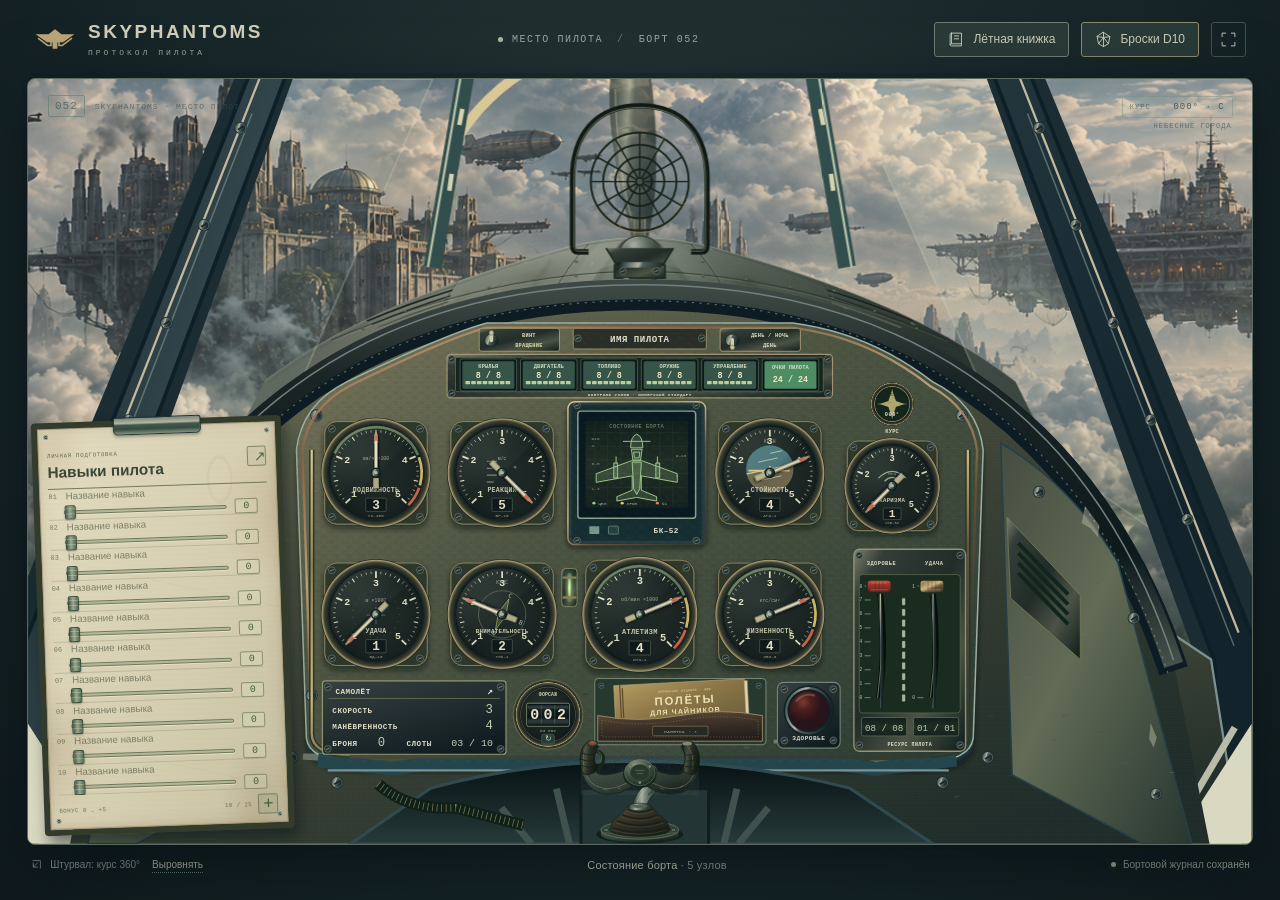
==== commit 6b9fb9f7: "new" ====
--- a/index.html
+++ b/index.html
@@ -179,9 +179,22 @@
 
           <linearGradient id="propeller-metal" x1="0" y1="0" x2="1" y2=".3"><stop stop-color="#101814"/><stop offset=".25" stop-color="#424a3d"/><stop offset=".46" stop-color="#8d947a"/><stop offset=".58" stop-color="#414b3d"/><stop offset="1" stop-color="#111b16"/></linearGradient>
           <radialGradient id="spinner-cone" cx=".32" cy=".23"><stop stop-color="#c9c7aa"/><stop offset=".3" stop-color="#7e8a70"/><stop offset=".76" stop-color="#344738"/><stop offset="1" stop-color="#192b23"/></radialGradient>
-          <linearGradient id="cowling-olive" x2=".2" y2="1"><stop stop-color="#9f9d7c"/><stop offset=".25" stop-color="#778266"/><stop offset=".64" stop-color="#4b604b"/><stop offset="1" stop-color="#283e35"/></linearGradient>
-          <linearGradient id="stick-leather" x2="1" y2=".3"><stop stop-color="#171f19"/><stop offset=".3" stop-color="#514e39"/><stop offset=".55" stop-color="#343b2b"/><stop offset="1" stop-color="#101d17"/></linearGradient>
-          <clipPath id="cowl-clip"><path d="M344 357Q450 274 677 245Q732 211 800 211Q868 211 923 245Q1150 274 1256 357L1312 474H288Z"/></clipPath>
+          <linearGradient id="cowling-olive" gradientUnits="userSpaceOnUse" x1="380" y1="235" x2="1130" y2="442"><stop stop-color="#596056"/><stop offset=".22" stop-color="#787c6d"/><stop offset=".43" stop-color="#697164"/><stop offset=".7" stop-color="#454f43"/><stop offset="1" stop-color="#252f2b"/></linearGradient>
+          <radialGradient id="cowling-sky-reflection" cx=".43" cy=".08" r=".76"><stop stop-color="#d5d6c9" stop-opacity=".34"/><stop offset=".28" stop-color="#a8b7b2" stop-opacity=".15"/><stop offset=".65" stop-color="#91a29c" stop-opacity=".025"/><stop offset="1" stop-color="#91a29c" stop-opacity="0"/></radialGradient>
+          <linearGradient id="cowling-crown" gradientUnits="userSpaceOnUse" x1="615" y1="260" x2="978" y2="305"><stop stop-color="#424c41" stop-opacity=".5"/><stop offset=".26" stop-color="#b4b5a1" stop-opacity=".12"/><stop offset=".48" stop-color="#d0d1bf" stop-opacity=".2"/><stop offset=".75" stop-color="#6a7362" stop-opacity=".07"/><stop offset="1" stop-color="#17241f" stop-opacity=".5"/></linearGradient>
+          <radialGradient id="cowling-patina"><stop stop-color="#383829" stop-opacity=".26"/><stop offset=".45" stop-color="#454635" stop-opacity=".1"/><stop offset="1" stop-color="#454635" stop-opacity="0"/></radialGradient>
+          <linearGradient id="cowling-louvre" x2="0" y2="1"><stop stop-color="#111a17"/><stop offset=".52" stop-color="#253029"/><stop offset="1" stop-color="#596154"/></linearGradient>
+          <radialGradient id="cowling-spinner" cx=".35" cy=".23" r=".8"><stop stop-color="#adb1a6"/><stop offset=".2" stop-color="#858e83"/><stop offset=".47" stop-color="#576459"/><stop offset=".8" stop-color="#303e36"/><stop offset="1" stop-color="#1d2b25"/></radialGradient>
+          <filter id="cowling-paint-finish" x="0" y="0" width="1" height="1" color-interpolation-filters="sRGB"><feTurbulence type="fractalNoise" baseFrequency=".72 .54" numOctaves="2" seed="29" result="paint-grain"/><feColorMatrix in="paint-grain" type="saturate" values="0" result="paint-grey"/><feComponentTransfer in="paint-grey" result="paint-fine-grain"><feFuncA type="linear" slope=".17"/></feComponentTransfer><feBlend in="SourceGraphic" in2="paint-fine-grain" mode="soft-light"/></filter>
+          <filter id="cowling-stain-soft" x="-.1" y="-.2" width="1.2" height="1.4"><feGaussianBlur stdDeviation="1.8"/></filter>
+          <g id="cowling-fastener"><ellipse cy=".7" rx="2.4" ry="1.5" fill="#18231e" opacity=".65"/><ellipse rx="2" ry="1.2" fill="#969b8a" opacity=".64"/><path d="m-1.2.35 2.4-.7" stroke="#354237" stroke-width=".65"/></g>
+          <g id="cowling-louvres"><path d="M0 0Q57-5 121 0L119 3Q57-1 2 3ZM5 9Q58 5 116 9L114 12Q58 9 7 12ZM11 18Q60 15 110 18L108 21Q60 18 13 21Z" fill="url(#cowling-louvre)"/><path d="M2 3Q57-1 119 3M7 12Q58 9 114 12M13 21Q60 18 108 21" fill="none" stroke="#afb29d" stroke-opacity=".29" stroke-width=".7"/><path d="M-5-4Q57-10 126-4" fill="none" stroke="#29382d" stroke-opacity=".55" stroke-width=".6"/></g>
+          <linearGradient id="control-column-metal" x1="0" y1=".4" x2="1" y2=".5"><stop stop-color="#19231f"/><stop offset=".2" stop-color="#63716b"/><stop offset=".36" stop-color="#a6aea0"/><stop offset=".5" stop-color="#738177"/><stop offset=".72" stop-color="#3c4c43"/><stop offset="1" stop-color="#1a2921"/></linearGradient>
+          <linearGradient id="control-yoke-metal" x1=".2" y1="0" x2=".65" y2="1"><stop stop-color="#929a8e"/><stop offset=".16" stop-color="#626e61"/><stop offset=".47" stop-color="#3b4a40"/><stop offset=".73" stop-color="#2e3b33"/><stop offset="1" stop-color="#151f1b"/></linearGradient>
+          <linearGradient id="control-grip-bakelite" x1="0" y1=".15" x2="1" y2=".4"><stop stop-color="#111714"/><stop offset=".2" stop-color="#343b32"/><stop offset=".36" stop-color="#484b3c"/><stop offset=".55" stop-color="#292f26"/><stop offset="1" stop-color="#101813"/></linearGradient>
+          <linearGradient id="control-boot-leather" x1="0" y1="0" x2=".8" y2="1"><stop stop-color="#615643"/><stop offset=".28" stop-color="#40392c"/><stop offset=".56" stop-color="#2c2b22"/><stop offset="1" stop-color="#151e18"/></linearGradient>
+          <radialGradient id="control-yoke-boss" cx=".35" cy=".2" r=".85"><stop stop-color="#8d9484"/><stop offset=".25" stop-color="#63705e"/><stop offset=".6" stop-color="#394a3b"/><stop offset="1" stop-color="#1c2b21"/></radialGradient>
+          <clipPath id="cowl-clip"><path d="M309 395C417 311 570 257 696 222C728 212 766 207 800 207C834 207 872 212 904 222C1030 257 1183 311 1291 395L1336 486H264Z"/></clipPath>
           <clipPath id="blade-surface-clip"><path d="M-10-18C-20-70-37-132-39-192-41-239-31-279-16-285-4-291 9-267 14-231 24-157 25-76 10-18Z"/></clipPath>
           <clipPath id="instrument-face-clip"><path d="M351 485Q358 425 417 396Q550 332 600 319H1000Q1100 332 1183 396Q1242 425 1249 485L1236 862Q1232 891 1175 894H425Q368 891 364 862Z"/></clipPath>
         </defs>
@@ -212,26 +225,59 @@
   <g class="main-propeller-rotor"><circle r="291" fill="none"/><use href="#main-propeller-blade-shape"/><use href="#main-propeller-blade-shape" transform="rotate(120)"/><use href="#main-propeller-blade-shape" transform="rotate(240)"/></g>
 </g>
 <g id="aircraft-nose" aria-hidden="true">
-  <path d="M344 357Q450 274 677 245Q732 211 800 211Q868 211 923 245Q1150 274 1256 357L1312 474H288Z" fill="url(#cowling-olive)" stroke="#263f32" stroke-width="2"/>
+  <path d="M309 395C417 311 570 257 696 222C728 212 766 207 800 207C834 207 872 212 904 222C1030 257 1183 311 1291 395L1336 486H264Z" fill="url(#cowling-olive)" filter="url(#cowling-paint-finish)"/>
   <g clip-path="url(#cowl-clip)">
-    <path d="M344 357Q450 274 677 245Q732 211 800 211Q868 211 923 245Q1150 274 1256 357" fill="none" stroke="#c5b995" stroke-width="6"/>
-    <path d="M665 246q135-32 270 0l35 186H630Z" fill="#677659" stroke="#263e2e" stroke-width="2"/>
-    <path d="M690 246q110-24 220 0m-191-6-25 170m187-170 25 170" fill="none" stroke="#b3b38c" stroke-width="1.4"/>
-    <path d="M424 303q53-29 147-45l25 111-167 53Z" fill="#526649" stroke="#263c2d" stroke-width="2"/>
-    <path d="M1176 303q-53-29-147-45l-25 111 167 53Z" fill="#526649" stroke="#263c2d" stroke-width="2"/>
-    <path d="M449 310q45-21 102-33m-97 48q44-21 101-33m-98 48q44-21 101-33m593-15q-45-21-102-33m97 48q-44-21-101-33m98 48q-44-21-101-33" stroke="#172f25" stroke-width="7" fill="none"/>
-    <path d="M432 298q55-29 137-44m462 0q82 15 137 44M655 249l-29 171m319-171 29 171" stroke="#b09b70" stroke-width="1" stroke-dasharray="2 12" fill="none"/>
-    <path d="M603 268l-29 104m423-104 29 104" stroke="#9c6c43" stroke-width="4"/><path d="M603 268l-29 104m423-104 29 104" stroke="#3b4c37" stroke-width="2"/>
-    <path d="M377 340q194-82 423-79t423 79" stroke="#102d23" stroke-width="2" fill="none"/>
-    <path d="M344 357Q450 274 677 245Q732 211 800 211Q868 211 923 245Q1150 274 1256 357L1312 474H288Z" fill="url(#metal-grain)"/>
-    <path d="m451 294 18-4m93-29 15-2m491 0 13 4m73 25 21 7m-443-54 21-3m98 0 19 3" stroke="#d0c19b" stroke-width="2"/>
+    <path d="M264 204H1336V486H264Z" fill="url(#cowling-sky-reflection)"/>
+    <path d="M751 211C712 247 665 335 624 478H976C935 335 888 247 849 211Q800 203 751 211Z" fill="url(#cowling-crown)"/>
+    <path d="M309 395C417 311 570 257 696 222C728 212 766 207 800 207C834 207 872 212 904 222C1030 257 1183 311 1291 395" fill="none" stroke="#c3c8ba" stroke-opacity=".6" stroke-width="1.25"/>
+    <path d="M313 398C421 314 573 260 697 225C730 215 766 210 800 210C834 210 870 215 903 225C1027 260 1179 314 1287 398" fill="none" stroke="#26332a" stroke-opacity=".28" stroke-width="1.1"/>
+
+    <g fill="none" stroke-linecap="round">
+      <path d="M733 216C690 259 649 342 613 478M867 216C910 259 951 342 987 478" stroke="#1d2a23" stroke-opacity=".66" stroke-width="1.2"/>
+      <path d="M735 216C692 259 651 342 615 478M869 216C912 259 953 342 989 478" stroke="#c1c4b2" stroke-opacity=".26" stroke-width=".75"/>
+      <path d="M397 341C539 280 682 252 800 251C918 252 1061 280 1203 341" stroke="#1c2922" stroke-opacity=".68" stroke-width="1.3"/>
+      <path d="M398 343C540 282 682 254 800 253C918 254 1060 282 1202 343" stroke="#c3c5b3" stroke-opacity=".28" stroke-width=".65"/>
+      <path d="M565 260C547 284 525 324 507 372M1035 260C1053 284 1075 324 1093 372" stroke="#263329" stroke-opacity=".62" stroke-width=".8"/>
+      <path d="M567 261C549 285 527 325 509 373M1037 261C1055 285 1077 325 1095 373" stroke="#b3b9a7" stroke-opacity=".22" stroke-width=".6"/>
+    </g>
+
+    <ellipse cx="664" cy="258" rx="101" ry="24" fill="url(#cowling-patina)" transform="rotate(-12 664 258)"/>
+    <ellipse cx="942" cy="265" rx="84" ry="31" fill="url(#cowling-patina)" transform="rotate(13 942 265)"/>
+    <ellipse cx="1125" cy="325" rx="81" ry="37" fill="url(#cowling-patina)"/>
+    <g filter="url(#cowling-stain-soft)" fill="none" stroke-linecap="round">
+      <path d="M939 263q13 17 37 29t47 22M928 269q8 20 35 33t39 24" stroke="#1f2921" stroke-opacity=".18" stroke-width="7"/>
+      <path d="M577 279q-26 17-53 48m159-88q-12 15-23 35" stroke="#403f2d" stroke-opacity=".19" stroke-width="4"/>
+      <path d="M763 236q-8 12-17 26m91-26q10 16 27 27" stroke="#202a22" stroke-opacity=".15" stroke-width="5"/>
+    </g>
+
+    <use href="#cowling-louvres" transform="translate(442 316) rotate(-20) scale(1 .7)"/>
+    <use href="#cowling-louvres" transform="translate(1158 316) rotate(20) scale(-1 .7)"/>
+    <g>
+      <use href="#cowling-fastener" x="438" y="326"/><use href="#cowling-fastener" x="493" y="303"/><use href="#cowling-fastener" x="548" y="286"/><use href="#cowling-fastener" x="603" y="272"/>
+      <use href="#cowling-fastener" x="661" y="262"/><use href="#cowling-fastener" x="717" y="257"/><use href="#cowling-fastener" x="883" y="257"/><use href="#cowling-fastener" x="939" y="262"/>
+      <use href="#cowling-fastener" x="997" y="272"/><use href="#cowling-fastener" x="1052" y="286"/><use href="#cowling-fastener" x="1107" y="303"/><use href="#cowling-fastener" x="1162" y="326"/>
+      <use href="#cowling-fastener" x="717" y="238"/><use href="#cowling-fastener" x="695" y="268"/><use href="#cowling-fastener" x="883" y="238"/><use href="#cowling-fastener" x="905" y="268"/>
+    </g>
+    <g fill="#b6b8a5" opacity=".52">
+      <path d="m648 240 6-1-1 1-3 1Zm29-9 4-1-1 1-4 1Zm-177 55 5-2 3 1-6 1Zm238-48 1 4-2 3v-4Zm152-17 4 1 2 2-3-1Zm162 54 7 3-4-1-2 1Zm103 43 5 3-1 1-5-3Z"/>
+      <path d="m612 279 4-2 2 1-4 1Zm85-15 2 1-1 4h-1Zm210 4 2 1 1 4-2-1Zm159 30 6 2-2 1-4-2Z" opacity=".6"/>
+    </g>
+    <g fill="none" stroke-linecap="round">
+      <path d="m615 267-9 4m16-4-5 3m86-20-3 4m196 10 5 2m94 27 12 4m-465 8-14 5" stroke="#d1d0bc" stroke-opacity=".21" stroke-width=".55"/>
+      <path d="m619 267-8 5m291-6 8 4m-372 36-7 3" stroke="#26352a" stroke-opacity=".35" stroke-width=".6"/>
+    </g>
+    <path d="M748 248Q800 232 852 248L873 280Q800 258 727 280Z" fill="#18241e" opacity=".15"/>
   </g>
-  <path d="M780 228h40l12 36h-64Z" fill="url(#gunmetal)" stroke="#2b3e2e" stroke-width="2"/>
+  <path d="M768 225Q772 207 800 207T832 225L835 241Q800 252 765 241Z" fill="url(#cowling-olive)"/>
+  <path d="M770 227Q774 210 800 210T830 227" fill="none" stroke="#c1c7b6" stroke-opacity=".3" stroke-width=".8"/>
 </g>
 <g id="propeller-hub" transform="translate(800 228)" aria-hidden="true">
-  <ellipse cy="6" rx="34" ry="29" fill="#1c3227" stroke="#999f7e" stroke-width="2"/>
-  <circle r="26" fill="url(#steel)" stroke="#1b3024" stroke-width="2"/><circle r="21" fill="url(#spinner-cone)" stroke="#73836a"/><ellipse cx="-5" cy="-7" rx="6" ry="9" fill="#d2cfad" opacity=".25"/>
-  <path d="m-22-8 3-7m35-2 6 6m0 24-7 6m-35-2-3-7" stroke="#b8b48e" stroke-width="2"/>
+  <ellipse cy="7" rx="32" ry="23" fill="#18251e" opacity=".55"/>
+  <ellipse cy="2" rx="29" ry="25" fill="#3d4b40" stroke="#18271f" stroke-width="1"/>
+  <ellipse cy="1" rx="26" ry="23" fill="url(#cowling-spinner)" filter="url(#cowling-paint-finish)"/>
+  <path d="M-25 5C-24-10-15-20-3-21" fill="none" stroke="#d4d6c6" stroke-opacity=".46" stroke-width=".8"/>
+  <path d="M-22 13Q0 26 22 13" fill="none" stroke="#16261e" stroke-opacity=".5" stroke-width="1.2"/>
+  <path d="m-23-3 1-3m36-12 3 2m8 20-1 3m-37 13-3-2" stroke="#bdc0ac" stroke-opacity=".33" stroke-width=".7"/>
 </g>
 
         <g id="windshield">
@@ -396,11 +442,57 @@
         </g>
         
         
-<g id="control-stick" class="control-stick" transform="translate(800 1020)" tabindex="0" role="group" aria-label="Ручка управления. Стрелки меняют курс и тангаж. Двойной щелчок или пробел выравнивает горизонт.">
-  <title>Удерживайте ручку для разворота. Двойной щелчок / пробел — выровнять горизонт.</title>
-  <g aria-hidden="true"><ellipse cy="-25" rx="40" ry="14" fill="#10241a" stroke="#65735a" stroke-width="3"/><path d="M-35-25h70m-67 6h64m-60 6h56m-51 6h46" stroke="#344a35" stroke-width="4"/></g>
-  <g id="stick-moving"><path d="M-10-22v-57h20v57" fill="url(#steel)" stroke="#18291d" stroke-width="3"/><path d="M-17-71q-14-8-12-31l4-29q2-17 17-17h15q20 1 21 18l-3 32q-2 22-16 29Z" fill="url(#stick-leather)" stroke="#10261a" stroke-width="3"/><path d="M-17-132q15-9 31 0m-36 9 38 2m-39 9 38 2m-38 8 37 2m-35 8 32 2" fill="none" stroke="#a39569" stroke-opacity=".35" stroke-width="1.2"/><path d="M-19-130v37" stroke="#121e13" stroke-width="2" stroke-dasharray="2 3"/><path d="M21-123q16 1 16 18t-16 18" fill="none" stroke="url(#steel)" stroke-width="5"/><rect x="7" y="-145" width="14" height="8" rx="3" fill="url(#red-handle)" stroke="#2f3827"/><path d="M-6-74v29q-1 8 11 12" fill="none" stroke="#142c1b" stroke-width="5"/></g>
-  <rect class="stick-focus" x="-43" y="-145" width="88" height="151" rx="23"/><rect class="stick-hit" x="-45" y="-144" width="92" height="151" rx="23"/>
+<g id="control-stick" class="control-stick" transform="translate(800 1000)" tabindex="0" role="group" aria-label="Штурвал. Потяните для изменения курса и тангажа или используйте стрелки. Двойной щелчок или пробел выравнивает горизонт.">
+  <title>Штурвал: потяните в сторону для разворота, вперёд или назад — для тангажа. Двойной щелчок / пробел — выровнять горизонт.</title>
+  <g id="control-stick-mount" aria-hidden="true">
+    <ellipse cy="-12" rx="57" ry="12" fill="#0d1a14" opacity=".8"/>
+    <path d="M-51-17C-51-29 51-29 51-17V-12C51 2-51 2-51-12Z" fill="url(#control-yoke-metal)" stroke="#14271c" stroke-width="1"/>
+    <ellipse cy="-18" rx="51" ry="12" fill="#344339" stroke="#7c8872" stroke-width=".8"/>
+    <ellipse cy="-18" rx="39" ry="8.5" fill="#111e17"/>
+    <path d="M-47-15Q0-2 47-15" fill="none" stroke="#b0b49b" stroke-opacity=".27" stroke-width=".8"/>
+    <g fill="#7d8774" stroke="#15281a" stroke-width=".8"><ellipse cx="-44" cy="-18" rx="3.1" ry="1.7"/><ellipse cx="44" cy="-18" rx="3.1" ry="1.7"/><ellipse cx="-23" cy="-27" rx="2.7" ry="1.4"/><ellipse cx="23" cy="-27" rx="2.7" ry="1.4"/></g>
+    <path d="M-45-18h2m86 0h2m-69-9h2m44 0h2" stroke="#283a29" stroke-width=".7"/>
+  </g>
+  <g id="stick-moving" aria-hidden="true">
+    <path d="M-10-34C-12-51-6-65 4-74C11-81 12-87 4-95L19-103C35-85 25-71 15-61C8-53 8-44 10-34Z" fill="url(#control-column-metal)" stroke="#172a1d" stroke-width="1.2"/>
+    <path d="M-5-37C-7-51-2-62 8-71C19-82 19-87 12-96" fill="none" stroke="#c4c8b9" stroke-opacity=".48" stroke-width="1.1"/>
+    <path d="M16-100C28-85 21-73 11-64" fill="none" stroke="#13261a" stroke-opacity=".52" stroke-width="1.5"/>
+    <path d="M-15-49Q-25-37-35-30L-40-18C-27-7 27-7 40-18L35-30Q25-37 15-49Z" fill="url(#control-boot-leather)" stroke="#17261a" stroke-width="1.1"/>
+    <path d="M-17-45Q0-37 17-45M-23-38Q0-28 23-38M-30-30Q0-18 30-30M-36-21Q0-9 36-21" fill="none" stroke="#171e15" stroke-opacity=".8" stroke-width="2.2"/>
+    <path d="M-17-43Q0-35 17-43M-24-35Q0-25 24-35M-31-27Q0-16 31-27M-36-18Q0-7 36-18" fill="none" stroke="#a09271" stroke-opacity=".28" stroke-width=".8"/>
+    <path d="M23-39 32-23" fill="none" stroke="#c0a77d" stroke-opacity=".3" stroke-width=".6" stroke-dasharray="1.6 2"/>
+    <ellipse cy="-48" rx="16" ry="5" fill="url(#control-column-metal)" stroke="#16291c" stroke-width=".8"/>
+    <ellipse cy="-49" rx="10" ry="2.4" fill="#526452"/>
+
+    <path d="M-66-133C-80-118-80-91-67-76C-57-65-43-62-25-67L-10-75Q0-79 10-75L25-67C43-62 57-65 67-76C80-91 80-118 66-133L54-127C62-115 62-100 55-92C44-88 28-92 12-99Q0-104-12-99C-28-92-44-88-55-92C-62-100-62-115-54-127Z" fill="url(#control-yoke-metal)" stroke="#14281b" stroke-width="1.5" filter="url(#cowling-paint-finish)"/>
+    <path d="M-67-126C-77-106-72-85-61-78C-49-70-36-71-25-76L-10-82Q0-87 10-82L25-76C36-71 49-70 61-78C72-85 77-106 67-126" fill="none" stroke="#a2ab96" stroke-opacity=".43" stroke-width="1.1"/>
+    <path d="M-53-92C-36-90-25-96-12-101Q0-106 12-101C25-96 36-90 53-92" fill="none" stroke="#10251a" stroke-opacity=".7" stroke-width="1"/>
+    <path d="m-48-71 7 1m12-2 4-1m51 0 6 2m20-2 5-3" fill="none" stroke="#b1b39b" stroke-opacity=".45" stroke-width=".8"/>
+
+    <g id="control-yoke-grips">
+      <path d="M-66-134C-74-132-79-118-78-107L-76-96Q-75-91-69-90L-59-93C-56-95-57-100-58-105C-61-113-58-122-55-127Q-56-134-66-134Z" fill="url(#control-grip-bakelite)" stroke="#101f15" stroke-width="1.1"/>
+      <path d="M66-134C74-132 79-118 78-107L76-96Q75-91 69-90L59-93C56-95 57-100 58-105C61-113 58-122 55-127Q56-134 66-134Z" fill="url(#control-grip-bakelite)" stroke="#101f15" stroke-width="1.1"/>
+      <path d="M-70-128Q-76-115-73-100M62-128Q72-115 69-98" fill="none" stroke="#a4a18a" stroke-opacity=".35" stroke-width="1.2"/>
+      <path d="M-76-119q6 4 15 3m-17 5q7 4 17 3m-16 5q7 4 17 2m136-18q-6 4-15 3m17 5q-7 4-17 3m16 5q-7 4-17 2" fill="none" stroke="#121f14" stroke-width="1.2"/>
+      <path d="M-75-117q6 3 14 2m-16 6q7 3 15 2m124-10q6 3 12 1m-13 7q7 3 13 1" fill="none" stroke="#888974" stroke-opacity=".22" stroke-width=".6"/>
+      <path d="m-74-121 1-4m1 23 2 5m140-14-1-5m-4-13-1-1" stroke="#a9a58d" stroke-opacity=".28" stroke-width=".65"/>
+      <ellipse cx="-62" cy="-131" rx="7" ry="3.5" fill="#3b4636" stroke="#182a1b" stroke-width=".8"/>
+      <ellipse cx="-62" cy="-132" rx="4.5" ry="2.5" fill="#934b38"/>
+      <path d="m-64-133 3-.4" stroke="#cea28a" stroke-opacity=".55" stroke-width=".7"/>
+      <ellipse cx="62" cy="-131" rx="6.5" ry="3.2" fill="#7d8773" stroke="#20331e" stroke-width=".8"/>
+      <path d="M-56-121Q-44-117-49-105L-53-98" fill="none" stroke="#17271c" stroke-width="4.5" stroke-linecap="round"/>
+      <path d="M-55-121Q-47-117-51-107" fill="none" stroke="#9a9f87" stroke-opacity=".48" stroke-width="1" stroke-linecap="round"/>
+    </g>
+
+    <ellipse cy="-91" rx="22" ry="18" fill="#15271c"/>
+    <ellipse cy="-93" rx="20" ry="17" fill="url(#control-yoke-boss)" stroke="#818c74" stroke-opacity=".65" stroke-width=".9"/>
+    <ellipse cy="-93" rx="13" ry="11" fill="#26392a" stroke="#b3b59b" stroke-opacity=".22" stroke-width=".75"/>
+    <path d="M-6-96h12m-10 4h8" stroke="#a3aa8d" stroke-opacity=".52" stroke-width=".9"/>
+    <g fill="#a0a38a" stroke="#253c28" stroke-width=".6"><circle cx="-13" cy="-101" r="1.9"/><circle cx="13" cy="-101" r="1.9"/><circle cx="0" cy="-80" r="1.9"/></g>
+    <path d="m-14-101 2-.5m24 .5 2-.5m-15 21h2" stroke="#344833" stroke-width=".55"/>
+    <path class="stick-focus" d="M-81-131C-88-109-86-85-70-72Q-50-54-27-64L-10-72Q0-76 10-72L27-64Q50-54 70-72C86-85 88-109 81-131"/>
+  </g>
+  <path class="stick-hit" d="M-85-135H85Q97-104 83-79Q69-56 35-57L24-34 53-21Q64-1 0-1T-53-21L-24-34-35-57Q-69-56-83-79Q-97-104-85-135Z"/>
 </g>
 
         
@@ -436,7 +528,7 @@
       <div class="heading-indicator"><span>КУРС</span><output id="flight-heading">000° · С</output><span id="flight-sector" class="heading-sector">НЕБЕСНЫЕ ГОРОДА</span></div>
     </div>
     <footer class="flight-strip">
-      <span class="interaction-hint"><svg viewBox="0 0 20 20" aria-hidden="true"><path d="m5 14 7-7m-7 0v7h7M4 4h12v12"/></svg> Ручка: курс 360° <button class="level-flight-button" id="level-flight-button" type="button">Выровнять</button></span>
+      <span class="interaction-hint"><svg viewBox="0 0 20 20" aria-hidden="true"><path d="m5 14 7-7m-7 0v7h7M4 4h12v12"/></svg> Штурвал: курс 360° <button class="level-flight-button" id="level-flight-button" type="button">Выровнять</button></span>
       <span class="selected-stat" id="selected-stat">Состояние борта <span>· 5 узлов</span></span>
       <span class="save-status" id="save-status" role="status"><span class="live-dot"></span> Бортовой журнал сохранён</span>
     </footer>
